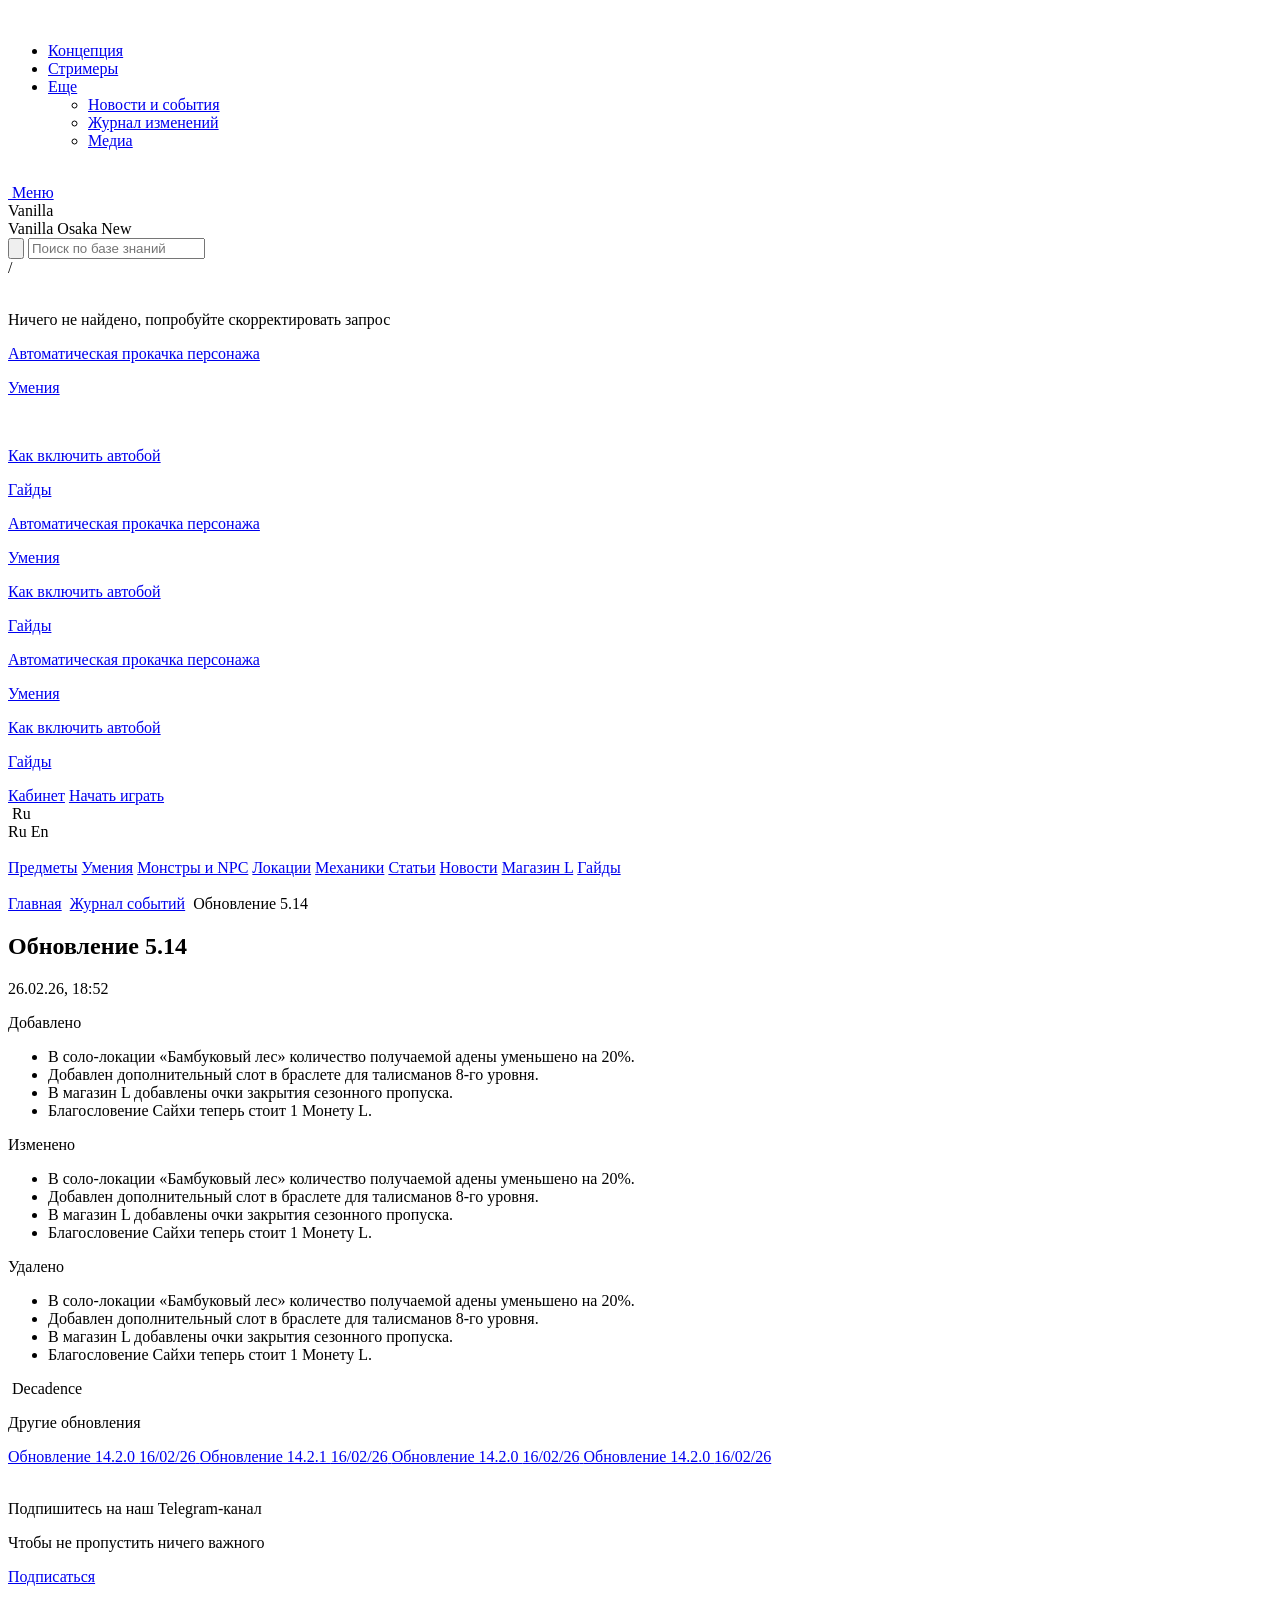
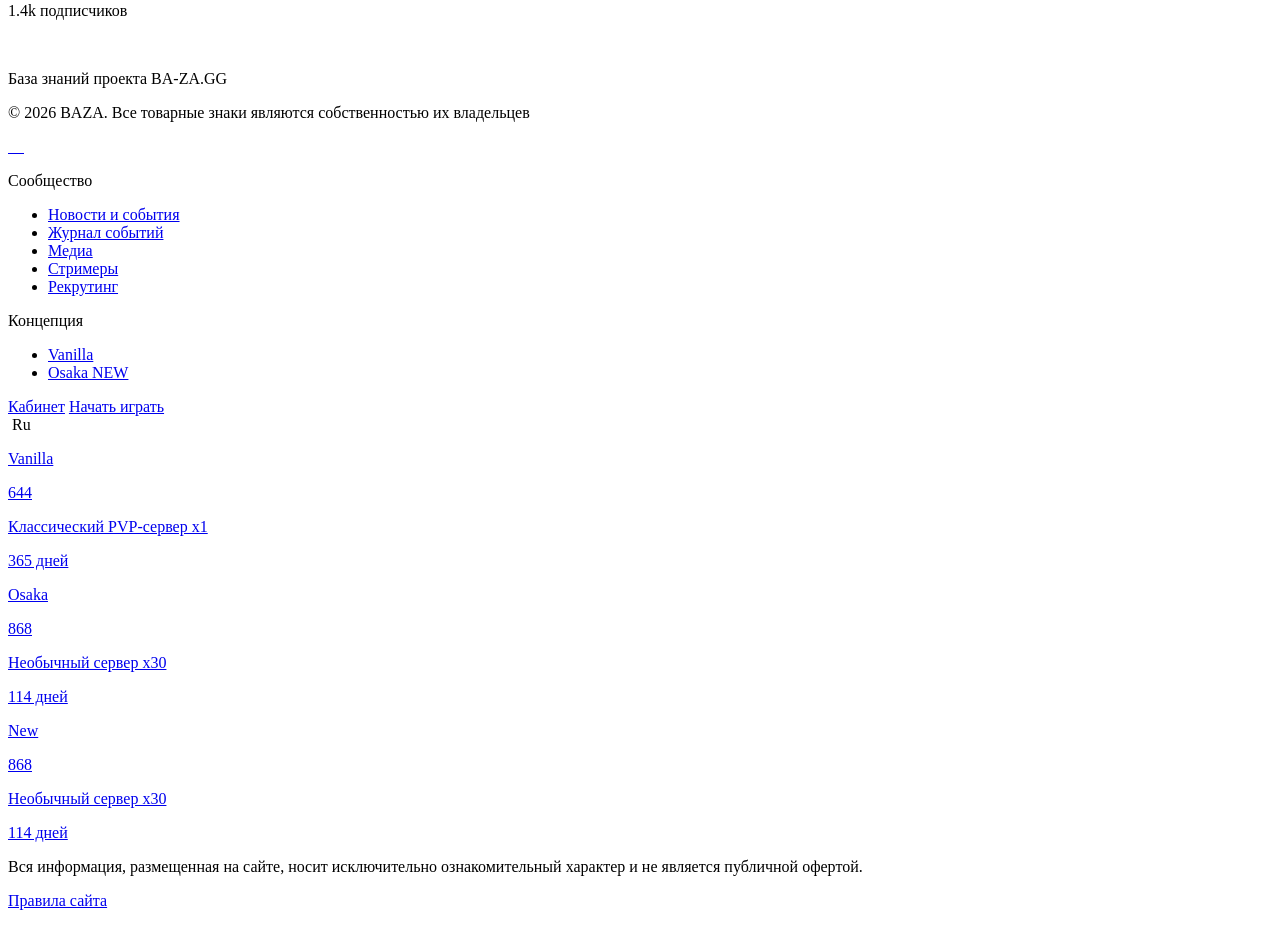
==== changelog.html @ 6beb48b1 "start" ====
<!doctype html>
<html lang="en">
<head>
	<meta charset="UTF-8">
	<meta name="viewport" content="width=device-width, initial-scale=1, maximum-scale=1, minimum-scale=1">
	<link rel="profile" href="https://gmpg.org/xfn/11">
  <title>Changelog</title>
  <link rel="stylesheet" href="assets/css/hystmodal.min.css" media="all">
<link rel="stylesheet" href="assets/css/swiper-bundle.min.css" media="all">
<link rel="stylesheet" href="assets/css/fancybox.min.css" media="all">
<link rel="stylesheet" href="assets/css/jquery.arcticmodal-0.3.css" media="all">
<link rel="stylesheet" href="assets/css/main.min.css" media="all">
<script src="assets/js/jquery-3.7.1.min.js"></script>
</head>

<body>

  <header class="header">
  <div class="container">
    <div class="header-wrap">
      <div class="header-item header-item_left">
        <a href="#" class="logo">
          <img src="assets/img/logo.svg" alt="" class="logo-img">
        </a>
        <nav>
          <ul class="menu body-s fw-600">
            <li class="menu-item">
              <a href="#">Концепция</a>
            </li>
            <li class="menu-item">
              <a href="#">Стримеры</a>
            </li>
            <li class="menu-item dropdown">
              <a href="#">Еще</a>
              <div class="dropdown__content">
                <ul class="sub-menu">
                  <li class="dropdown__item sub-menu-item">
                    <a href="#">Новости и события</a>
                  </li>
                  <li class="dropdown__item sub-menu-item">
                    <a href="#">Журнал изменений</a>
                  </li>
                  <li class="dropdown__item sub-menu-item">
                    <a href="#">Медиа</a>
                  </li>
                </ul>
              </div>
            </li>
          </ul>
        </nav>
        <div class="search-btn">
          <img src="assets/img/search.svg" alt="">
        </div>
        <a href="#" data-hystmodal="#menuModal" class="menu-btn body-s btn btn_border btn_icon-left">
          <img src="assets/img/menu.svg" alt="">
          <span>Меню</span>
        </a>
      </div>
      <div class="header-actions">
        <div class="header-actions__inner">
          <div class="server dropdown">
            <div class="server__head body-s">
              <span>Vanilla</span>
              <img src="assets/img/angle-down.svg" alt="">
            </div>
            <div class="server__content dropdown__content">
              <a class="dropdown__item active">
                Vanilla
              </a>
              <a class="dropdown__item">
                Osaka
              </a>
              <a class="dropdown__item">
                New
              </a>
            </div>
          </div>
          <form class="search-form body-s fw-500">
            <input type="submit" value="" class="search-form__submit">
            <input type="text" class="search-form__input" placeholder="Поиск по базе знаний">
          </form>
          <div class="hotkey hint">/</div>
        </div>
        <div class="search-close">
          <img src="assets/img/close.svg" alt="">
        </div>
        <div class="search-box">
          <div class="search-box-empty">
            <p class="body-m fw-500 hint3">Ничего не найдено, попробуйте скорректировать запрос</p>
          </div>
          <a href="#" class="search-box-item">
            <div class="search-box-item__inner">
              <p class="body-m search-box-item__title fw-500 hint3">Автоматическая прокачка персонажа</p>
              <p class="search-box-item__desc body-xs fw-500 hint">Умения</p>
            </div>
          </a>
          <a href="#" class="search-box-item">
            <img src="assets/img/result1.webp" alt="" class="search-box-item__img">
            <div class="search-box-item__inner">
              <p class="body-m search-box-item__title fw-500 hint3">Как включить автобой</p>
              <p class="search-box-item__desc body-xs fw-500 hint">Гайды</p>
            </div>
          </a>
          <a href="#" class="search-box-item">
            <div class="search-box-item__inner">
              <p class="body-m search-box-item__title fw-500 hint3">Автоматическая прокачка персонажа</p>
              <p class="search-box-item__desc body-xs fw-500 hint">Умения</p>
            </div>
          </a>
          <a href="#" class="search-box-item">
            <div class="search-box-item__inner">
              <p class="body-m search-box-item__title fw-500 hint3">Как включить автобой</p>
              <p class="search-box-item__desc body-xs fw-500 hint">Гайды</p>
            </div>
          </a>
          <a href="#" class="search-box-item">
            <div class="search-box-item__inner">
              <p class="body-m search-box-item__title fw-500 hint3">Автоматическая прокачка персонажа</p>
              <p class="search-box-item__desc body-xs fw-500 hint">Умения</p>
            </div>
          </a>
          <a href="#" class="search-box-item">
            <div class="search-box-item__inner">
              <p class="body-m search-box-item__title fw-500 hint3">Как включить автобой</p>
              <p class="search-box-item__desc body-xs fw-500 hint">Гайды</p>
            </div>
          </a>
          
        </div>
      </div>
      <div class="header-item header-item_right">
        <a href="#" class="btn btn_secondary">Кабинет</a>
        <a href="#" class="btn btn_accent"><span>Начать играть</span></a>
        <div class="lang dropdown">
          <div class="lang__head btn btn_border btn_icon-left">
            <img src="assets/img/lang.svg" alt="">
            <span>Ru</span>
          </div>
          <div class="lang__content dropdown__content">
            <a class="dropdown__item lang__item active">
              Ru
            </a>
            <a class="dropdown__item lang__item">
              En
            </a>
          </div>
        </div>
      </div>
    </div>
  </div>
</header>


<div class="hystmodal" id="menuModal" aria-hidden="true">
  <div class="hystmodal__wrap menu-modal-wrap">
    <div class="hystmodal__window menu-modal" role="dialog" aria-modal="true">
      <div class="menu-track"></div>
    </div>
  </div>
</div> 

  <main>

    <!-- hero -->
    <section class="hero-section section">
      <div class="container">
        <div class="hero">
          <div class="hero__menu hero__menu_sticky">
            <div class="menu-swiper swiper body-m">
              <div class="swiper-arrow menu-swiper-prev">
                <img src="assets/img/angle-left.svg" alt="">
              </div>
              <div class="swiper-wrapper category-menu fw-500">
                <a href="#" class="swiper-slide menu-link">Предметы</a>
                <a href="#" class="swiper-slide menu-link">Умения</a>
                <a href="#" class="swiper-slide menu-link">Монстры и NPC</a>
                <a href="#" class="swiper-slide menu-link">Локации</a>
                <a href="#" class="swiper-slide menu-link">Механики</a>
                <a href="#" class="swiper-slide menu-link">Статьи</a>
                <a href="#" class="swiper-slide menu-link">Новости</a>
                <a href="#" class="swiper-slide menu-link">Магазин L</a>
                <a href="#" class="swiper-slide menu-link">Гайды</a>
              </div>
              <div class="swiper-arrow menu-swiper-next">
                <img src="assets/img/angle-right.svg" alt="">
              </div>
            </div>
          </div>
          <div class="heading heading_space">
            <div class="breadcrumbs body-s fw-500">
              <a href="#" class="breacrumbs-item hint2">Главная</a>
              <img src="assets/img/sep.svg" alt="">
              <a href="#" class="breacrumbs-item hint2">Журнал событий</a>
              <img src="assets/img/sep.svg" alt="">
              <span class="breadcrumbs-item hint3">Обновление 5.14</span>
            </div>
            <h1 class="heading__title h1">Обновление 5.14</h1>
            <p class="heading__desc fw-500 body-m hint3">26.02.26, 18:52</p>
          </div>
        </div>
      </div>
    </section>

    <section class="default-section section">
      <div class="container">
        <div class="default">
          <div class="default__left default-content body-m fw-500 changelog">
            <p class="changelog__title h3">Добавлено</p>
            <ul class="add">
              <li>В соло-локации «Бамбуковый лес» количество получаемой адены уменьшено на 20%.</li>
              <li>Добавлен дополнительный слот в браслете для талисманов 8-го уровня.</li>
              <li>В магазин L добавлены очки закрытия сезонного пропуска.</li>
              <li>Благословение Сайхи теперь стоит 1 Монету L.</li>
            </ul>
            <p class="changelog__title h3">Изменено</p>
            <ul class="change">
              <li>В соло-локации «Бамбуковый лес» количество получаемой адены уменьшено на 20%.</li>
              <li>Добавлен дополнительный слот в браслете для талисманов 8-го уровня.</li>
              <li>В магазин L добавлены очки закрытия сезонного пропуска.</li>
              <li>Благословение Сайхи теперь стоит 1 Монету L.</li>
            </ul>
            <p class="changelog__title h3">Удалено</p>
            <ul class="remove">
              <li>В соло-локации «Бамбуковый лес» количество получаемой адены уменьшено на 20%.</li>
              <li>Добавлен дополнительный слот в браслете для талисманов 8-го уровня.</li>
              <li>В магазин L добавлены очки закрытия сезонного пропуска.</li>
              <li>Благословение Сайхи теперь стоит 1 Монету L.</li>
            </ul>
            <div class="changelog__author">
              <img src="assets/img/avatar.svg" alt="">
              Decadence
            </div>
          </div>
          <div class="default__right">
            <div class="anchor">
              <p class="anchor__title body-m fw-500">Другие обновления</p>
              <div class="anchor__list body-s fw-600">
                <a href="#" class="anchor-link">
                  Обновление 14.2.0
                  <span class="body-xs hint3">16/02/26</span>
                </a>
                <a href="#" class="anchor-link active">
                  Обновление 14.2.1
                  <span class="body-xs hint3">16/02/26</span>
                </a>
                <a href="#" class="anchor-link">
                  Обновление 14.2.0
                  <span class="body-xs hint3">16/02/26</span>
                </a>
                <a href="#" class="anchor-link">
                  Обновление 14.2.0
                  <span class="body-xs hint3">16/02/26</span>
                </a>
              </div>
            </div>
            <div class="subscribe">
              <img src="assets/img/subscribe.svg" alt="">
              <p class="subscribe__title h6">Подпишитесь на наш Telegram-канал</p>
              <p class="subscribe__desc body-s hint3 fw-500">Чтобы не пропустить ничего важного</p>
              <a href="#" class="btn btn_accent">Подписаться</a>
              <p class="body-xs hint3 fw-600">1.4k подписчиков</p>
            </div>
          </div>
        </div>
      </div>
    </section>

  </main>


  <footer class="footer">
  <div class="container">
    <div class="footer-main">
      <div class="footer-main__left">
        <a href="#" class="logo">
          <img src="assets/img/logo.svg" alt="" class="logo-img">
        </a>
        <p class="body-s fw-600">База знаний проекта BA-ZA.GG</p>
        <p class="body-s hint3">© 2026 BAZA. Все товарные знаки являются собственностью их владельцев</p>
        <div class="socials">
          <a href="#" class="socials-item">
            <img src="assets/img/soc1.svg" class="svg" target="_blank" alt="">
          </a>
          <a href="#" class="socials-item">
            <img src="assets/img/soc2.svg" class="svg" target="_blank" alt="">
          </a>
          <a href="#" class="socials-item">
            <img src="assets/img/soc3.svg" class="svg" target="_blank" alt="">
          </a>
          <a href="#" class="socials-item">
            <img src="assets/img/soc4.svg" class="svg" target="_blank" alt="">
          </a>
          <a href="#" class="socials-item">
            <img src="assets/img/soc5.svg" class="svg" target="_blank" alt="">
          </a>
        </div>
      </div>
      <nav class="footer-main__mid body-s fw-600">
        <div class="footer-main__item">
          <p class="footer-main__title">Сообщество</p>
          <ul class="footer-menu">
            <li class="footer-menu-item">
              <a href="#">Новости и события</a>
            </li>
            <li class="footer-menu-item">
              <a href="#">Журнал событий</a>
            </li>
            <li class="footer-menu-item">
              <a href="#">Медиа</a>
            </li>
            <li class="footer-menu-item">
              <a href="#">Стримеры</a>
            </li>
            <li class="footer-menu-item">
              <a href="#">Рекрутинг</a>
            </li>
          </ul>
        </div>
        <div class="footer-main__item">
          <p class="footer-main__title">Концепция</p>
          <ul class="footer-menu">
            <li class="footer-menu-item">
              <a href="#">Vanilla</a>
            </li>
            <li class="footer-menu-item">
              <a href="#">Osaka <span class="tag">NEW</span></a>
            </li>
          </ul>
        </div>
      </nav>
      <div class="footer-main__right">
        <a href="#" class="btn btn_secondary">Кабинет</a>
        <a href="#" class="btn btn_accent">Начать играть</a>
        <div class="lang">
          <div class="lang__head btn btn_border btn_icon-left">
            <img src="assets/img/lang.svg" alt="">
            <span>Ru</span>
          </div>
        </div>
      </div>
    </div>
    <div class="footer-mid">
      <a href="#" class="footer__server server-card">
        <div class="server-card__head">
          <p class="server-card__name body-m fw-500">Vanilla</p>
          <span class="server-card__online body-xs">644</span>
          <span class="server-card__status"></span>
        </div>
        <p class="server-card__title body-s hint-light">Классический PVP-сервер x1</p>
        <p class="server-card__date body-xs hint-light3">365 дней</p>
      </a>
      <a href="#" class="footer__server server-card">
        <div class="server-card__head">
          <p class="server-card__name body-m fw-500">Osaka</p>
          <span class="server-card__online body-xs">868</span>
          <span class="server-card__status"></span>
        </div>
        <p class="server-card__title body-s hint-light">Необычный сервер x30</p>
        <p class="server-card__date body-xs hint-light3">114 дней</p>
      </a>
      <a href="#" class="footer__server server-card">
        <div class="server-card__head">
          <p class="server-card__name body-m fw-500">New</p>
          <span class="server-card__online body-xs">868</span>
          <span class="server-card__status server-card__status_error"></span>
        </div>
        <p class="server-card__title body-s hint-light">Необычный сервер x30</p>
        <p class="server-card__date body-xs hint-light3">114 дней</p>
      </a>
    </div>
    <div class="footer-bot">
      <p class="body-s hint2">Вся информация, размещенная на сайте, носит исключительно ознакомительный характер и не является публичной офертой.</p>
      <a href="#" class="body-s fw-600">Правила сайта</a>
    </div>
  </div>

  <a href="#" class="scroll-up">
    <img src="assets/img/angle-up.svg" alt="">
  </a>
</footer>


  <script src="assets/js/hystmodal.min.js"></script>
  <script src="assets/js/swiper-bundle.min.js"></script>
  <script src="assets/js/mask.js"></script>
  <script src="assets/js/fancybox.umd.min.js"></script>
  <script src="assets/js/jquery.arcticmodal-0.3.min.js"></script>
  <script src="assets/js/menu.js"></script>
  <script src="assets/js/main.min.js"></script>

</body>
</html>
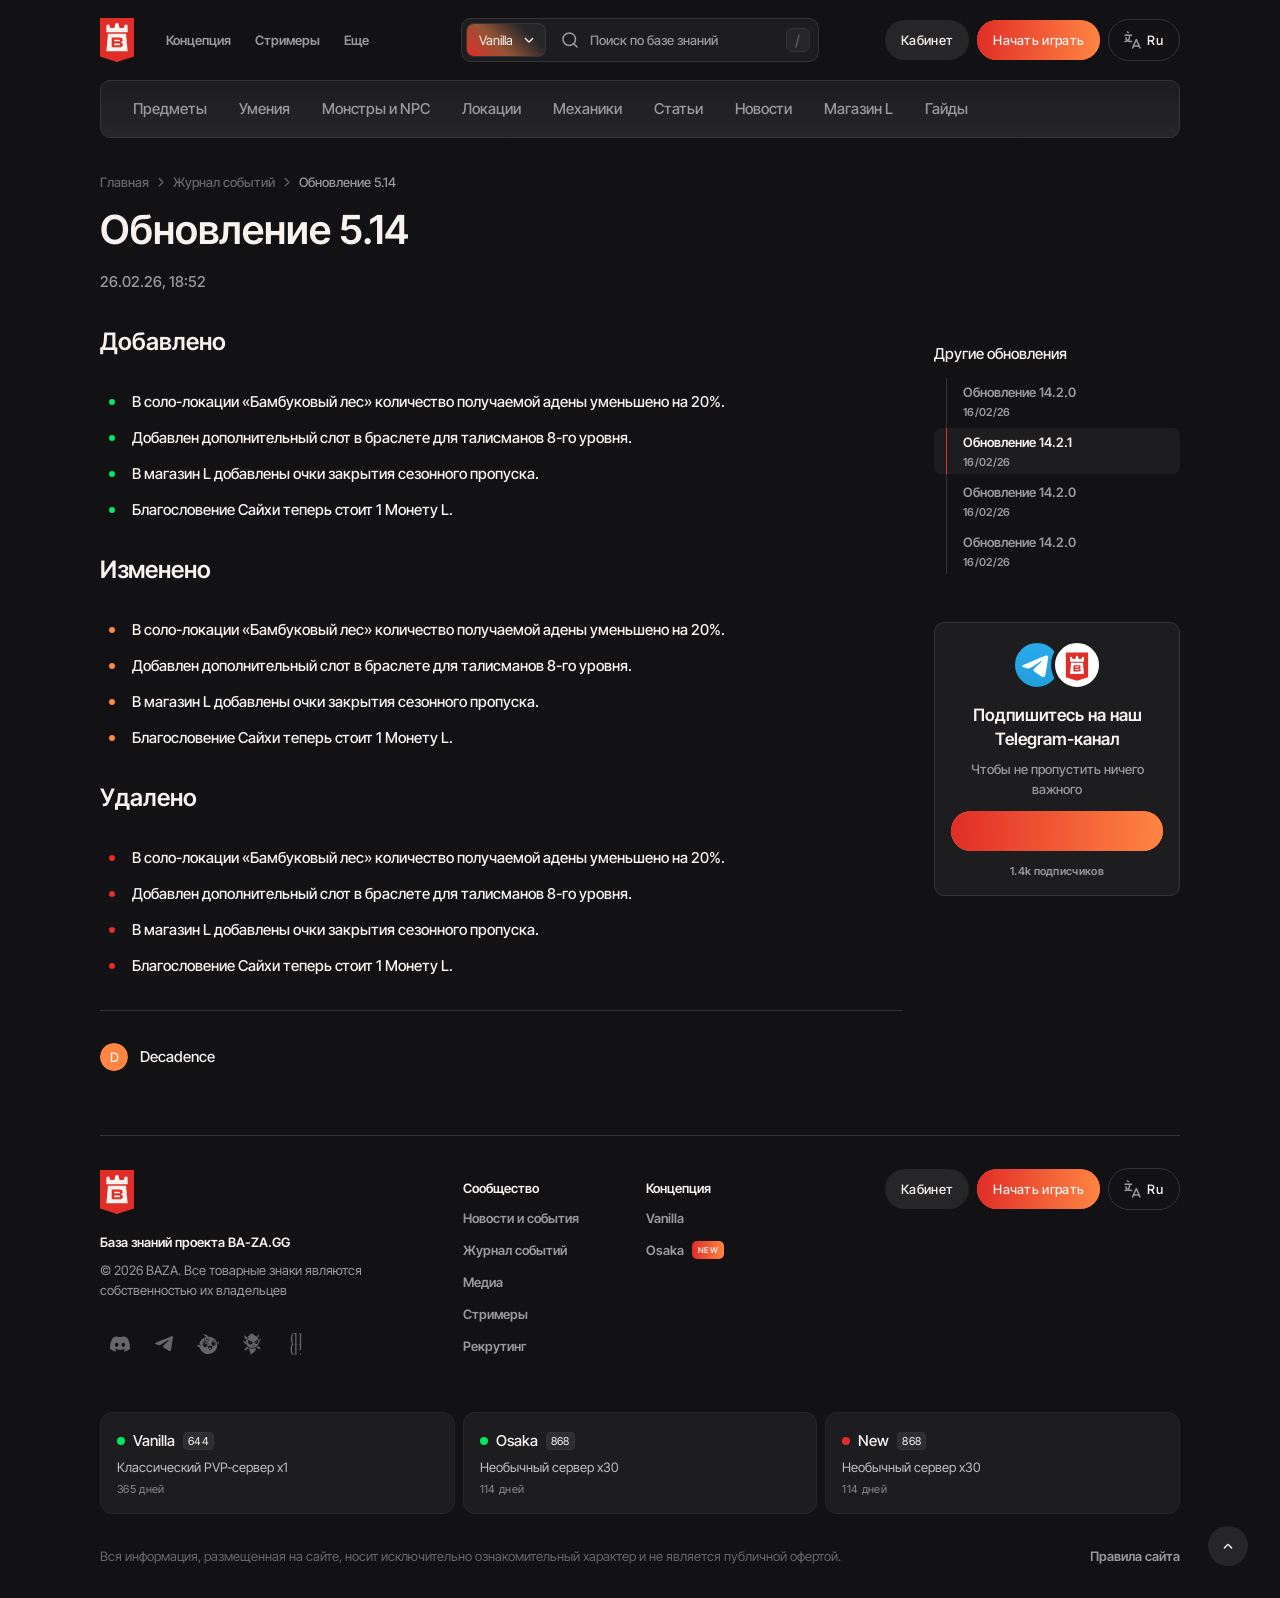
==== commit 9d2fb31e: "start" ====
--- a/changelog.html
+++ b/changelog.html
@@ -330,7 +330,7 @@
       </nav>
       <div class="footer-main__right">
         <a href="#" class="btn btn_secondary">Кабинет</a>
-        <a href="#" class="btn btn_accent">Начать играть</a>
+        <a href="#" class="btn btn_accent"><span>Начать играть</span></a>
         <div class="lang">
           <div class="lang__head btn btn_border btn_icon-left">
             <img src="assets/img/lang.svg" alt="">
--- a/assets/css/hystmodal.min.css
+++ b/assets/css/hystmodal.min.css
@@ -0,0 +1 @@
+.hystmodal__opened,.hystmodal__shadow{position:fixed;right:0;left:0;overflow:hidden}.hystmodal__shadow{border:none;display:block;width:100%;top:0;bottom:0;pointer-events:none;z-index:98;opacity:0;transition:opacity .15s ease;background-color:#000}.hystmodal__shadow--show{pointer-events:auto;opacity:.6}.hystmodal{position:fixed;top:0;bottom:0;right:0;left:0;overflow:hidden;overflow-y:auto;-webkit-overflow-scrolling:touch;opacity:1;pointer-events:none;display:flex;flex-flow:column nowrap;justify-content:flex-start;z-index:99;visibility:hidden}.hystmodal--active{opacity:1}.hystmodal--active,.hystmodal--moved{pointer-events:auto;visibility:visible}.hystmodal__wrap{flex-shrink:0;flex-grow:0;width:100%;min-height:100%;margin:auto;display:flex;flex-flow:column nowrap;align-items:center;justify-content:center}.hystmodal__window{margin:50px 0;box-sizing:border-box;flex-shrink:0;flex-grow:0;background:#fff;width:600px;max-width:100%;overflow:visible;transition:transform .2s ease 0s,opacity .2s ease 0s;transform:scale(.9);opacity:0}.hystmodal--active .hystmodal__window{transform:scale(1);opacity:1}.hystmodal__close{position:absolute;z-index:10;top:0;right:-40px;display:block;width:30px;height:30px;background-color:transparent;background-position:50%;background-repeat:no-repeat;background-image:url("data:image/svg+xml;charset=utf-8,%3Csvg xmlns='http://www.w3.org/2000/svg' viewBox='0 0 24 24'%3E%3Cpath fill='%23fff' stroke='%23fff' stroke-linecap='square' stroke-miterlimit='50' stroke-width='2' d='M22 2L2 22'/%3E%3Cpath fill='none' stroke='%23fff' stroke-linecap='square' stroke-miterlimit='50' stroke-width='2' d='M2 2l20 20'/%3E%3C/svg%3E");background-size:100% 100%;border:none;font-size:0;cursor:pointer;outline:none}.hystmodal__close:focus{outline:2px dotted #afb3b9;outline-offset:2px}@media (max-width:767px){.hystmodal__close{top:10px;right:10px;width:24px;height:24px;background-image:url("data:image/svg+xml;charset=utf-8,%3Csvg xmlns='http://www.w3.org/2000/svg' viewBox='0 0 24 24'%3E%3Cpath fill='%23fff' stroke='%23111' stroke-linecap='square' stroke-miterlimit='50' stroke-width='2' d='M22 2L2 22'/%3E%3Cpath fill='none' stroke='%23111' stroke-linecap='square' stroke-miterlimit='50' stroke-width='2' d='M2 2l20 20'/%3E%3C/svg%3E")}.hystmodal__window{margin:0}}
--- a/assets/css/main.min.css
+++ b/assets/css/main.min.css
@@ -0,0 +1 @@
+@import url(https://fonts.googleapis.com/css2?family=Inter+Tight:ital,wght@0,100..900;1,100..900&display=swap);*{margin:0;padding:0;-webkit-box-sizing:border-box;box-sizing:border-box}a{text-decoration:none;color:inherit}.menu-item{list-style:none}img{max-width:100%;height:auto;pointer-events:none}a,ellipse,line,path,rect{-webkit-transition:all .3s ease;transition:all .3s ease}button,input,option,select,textarea{color:inherit;border:none;background:0 0;font:inherit;-webkit-transition:all .3s ease;transition:all .3s ease}button{cursor:pointer}input[type=search]::-webkit-search-cancel-button,input[type=search]::-webkit-search-decoration,input[type=search]::-webkit-search-results-button,input[type=search]::-webkit-search-results-decoration{-webkit-appearance:none}input::-webkit-inner-spin-button,input::-webkit-outer-spin-button{-webkit-appearance:none;margin:0}input[type=number]{-moz-appearance:textfield}input[type=date]::-webkit-calendar-picker-indicator{position:absolute;background:0 0;left:0;top:0;width:100%;height:100%;cursor:pointer}input[type=date]::-webkit-date-and-time-value{text-align:left}:root{--color-black:#121214;--color-secondary-black:#1d1d1f;--color-tertiary-black:#262629;--color-quarternary-black:#2e2e30;--color-separator:#343436;--color-hint:#5c5c5e;--color-secondary-hint:#666668;--color-tertiary-hint:#9a9a9b;--color-white:#eae9e3;--color-secondary-white:#f8f3ef;--color-red:#e12d27;--color-orange:#ff8543;--color-green:#00e764}body{background:var(--color-black,#121214);color:var(--color-secondary-white,#f8f3ef);font-family:"Inter Tight",sans-serif;font-optical-sizing:auto;font-weight:400;font-size:15px;display:-webkit-box;display:-ms-flexbox;display:flex;-webkit-box-orient:vertical;-webkit-box-direction:normal;-ms-flex-direction:column;flex-direction:column;-webkit-box-pack:justify;-ms-flex-pack:justify;justify-content:space-between;min-height:100vh}body.open{overflow:hidden}main{overflow-x:clip;-webkit-box-flex:1;-ms-flex-positive:1;flex-grow:1}button,input,textarea{font:inherit}.section{padding:16px}.section__head{display:-webkit-box;display:-ms-flexbox;display:flex;-webkit-box-align:center;-ms-flex-align:center;align-items:center;gap:8px;margin-bottom:16px}.section__head>img,.section__head>svg{width:24px;height:24px}.section__actions{margin-left:auto;display:-webkit-box;display:-ms-flexbox;display:flex;-webkit-box-align:center;-ms-flex-align:center;align-items:center;gap:16px}.section__link{display:-webkit-box;display:-ms-flexbox;display:flex;-webkit-box-align:center;-ms-flex-align:center;align-items:center;gap:2px;color:var(--color-tertiary-hint,#9a9a9b);font-size:13px;font-weight:500;line-height:20px;letter-spacing:.32px}.section__link:hover{color:var(--color-secondary-white)}.section__link:hover path{stroke:var(--color-secondary-white)}@media screen and (max-width:767px){.section__head{padding:4px 0}.section .swiper-arrows{display:none}}.container{width:100%;max-width:1080px;margin:0 auto}.btn{display:-webkit-box;display:-ms-flexbox;display:flex;-webkit-box-align:center;-ms-flex-align:center;align-items:center;-webkit-box-pack:center;-ms-flex-pack:center;justify-content:center;border-radius:888px;font-weight:500;font-size:13px;letter-spacing:.32px;line-height:20px;overflow:hidden;position:relative;cursor:pointer;padding:8px 16px;min-height:40px;gap:2px;outline:0;-webkit-transition:all .3s ease;transition:all .3s ease}.btn span{position:relative;z-index:2}.btn input{position:absolute;left:0;top:0;width:100%;height:100%;opacity:0;cursor:pointer}.btn_accent{background:linear-gradient(93deg,#ff8543 0,#e12d27 100%)}.btn_accent::before{content:"";position:absolute;left:0;top:0;width:100%;height:100%;background:linear-gradient(93deg,#e12d27 0,#ff8543 100%);opacity:1;-webkit-transition:all .3s ease;transition:all .3s ease}.btn_accent:hover::before{opacity:0}.btn_secondary{background:var(--color-tertiary-black,#262629)}.btn_secondary:hover{background:var(--color-quarternary-black,#2e2e30)}.btn_icon-left{padding-left:12px}.btn_border{border:1px solid var(--color-separator,#343436)}.btn_border:hover{background:var(--color-secondary-black,#1d1d1f)}.swiper-arrow{width:32px;height:32px;border-radius:50%;background:var(--color-tertiary-black,#262629);display:-webkit-box;display:-ms-flexbox;display:flex;-webkit-box-align:center;-ms-flex-align:center;align-items:center;-webkit-box-pack:center;-ms-flex-pack:center;justify-content:center;cursor:pointer;-webkit-transition:all .3s ease;transition:all .3s ease}.swiper-arrow.swiper-button-disabled{opacity:0}.swiper-arrow:hover{background:var(--color-secondary-black,#1d1d1f)}.swiper-arrow:hover:first-child{-webkit-transform:translateX(-3px);transform:translateX(-3px)}.swiper-arrow:hover:last-child{-webkit-transform:translateX(3px);transform:translateX(3px)}.swiper-arrows{display:-webkit-box;display:-ms-flexbox;display:flex;-webkit-box-align:center;-ms-flex-align:center;align-items:center;gap:4px}.swiper-scrollbar{position:static!important;max-width:156px!important;margin:0 auto;margin-top:var(--space);background:var(--color-dark-separator);height:6px!important;border-radius:888px}.swiper-scrollbar-drag{background:var(--color-green);cursor:pointer}.swiper-pagination{position:static!important;width:auto!important;gap:4px;display:-webkit-box;display:-ms-flexbox;display:flex;-webkit-box-align:center;-ms-flex-align:center;align-items:center}.swiper-pagination-bullet{width:32px;height:32px;display:-webkit-box;display:-ms-flexbox;display:flex;-webkit-box-align:center;-ms-flex-align:center;align-items:center;-webkit-box-pack:center;-ms-flex-pack:center;justify-content:center;-webkit-transition:all .3s ease;transition:all .3s ease;background-color:var(--color-secondary-light-bg);border-radius:50%;opacity:1}.swiper-pagination-bullet:hover{background:var(--color-quarternary-black,#2e2e30)}.swiper-pagination-bullet-active{background:var(--color-secondary-white,#f8f3ef)!important;color:var(--color-black,#121214)!important}.swiper-button-lock{display:none}.hint{color:var(--color-hint)}.hint2{color:var(--color-secondary-hint)}.hint3{color:var(--color-tertiary-hint)}.hint-light{color:rgba(255,255,255,.72)}.hint-light2{color:rgba(255,255,255,.64)}.hint-light3{color:rgba(255,255,255,.48)}.swiper-slide{height:auto}.form-input{border-radius:8px;border:2px solid transparent;background:var(--color-tertiary-bg);outline:0;height:48px;width:100%;padding-left:24px;padding-right:24px;font-size:12px;font-weight:500;color:var(--color-white-text);-webkit-transition:all .3s ease;transition:all .3s ease}.form-input::-webkit-input-placeholder{color:var(--color-hint);-webkit-transition:all .3s ease;transition:all .3s ease}.form-input::-moz-placeholder{color:var(--color-hint);-moz-transition:all .3s ease;transition:all .3s ease}.form-input:-ms-input-placeholder{color:var(--color-hint);-ms-transition:all .3s ease;transition:all .3s ease}.form-input::-ms-input-placeholder{color:var(--color-hint);-ms-transition:all .3s ease;transition:all .3s ease}.form-input::placeholder{color:var(--color-hint);-webkit-transition:all .3s ease;transition:all .3s ease}.form-input.wpcf7-not-valid{border:2px solid #ec281a}.form-input:hover{background:var(--color-dark-separator)}.form-input:hover::-webkit-input-placeholder{color:var(--color-white-text)}.form-input:hover::-moz-placeholder{color:var(--color-white-text)}.form-input:hover:-ms-input-placeholder{color:var(--color-white-text)}.form-input:hover::-ms-input-placeholder{color:var(--color-white-text)}.form-input:hover::placeholder{color:var(--color-white-text)}textarea.form-input{padding-top:14px;padding-bottom:14px;height:96px;resize:none}.dropdown{position:relative;cursor:pointer}.dropdown__content{position:absolute;left:0;z-index:5;top:calc(100% + 4px);opacity:0;pointer-events:none;padding:4px;border-radius:12px;border:1px solid var(--color-separator,#343436);background:var(--color-tertiary-black,#262629);-webkit-box-shadow:0 4px 12px 0 rgba(18,18,20,.32);box-shadow:0 4px 12px 0 rgba(18,18,20,.32)}.dropdown__item{display:-webkit-box;display:-ms-flexbox;display:flex;-webkit-box-align:center;-ms-flex-align:center;align-items:center;gap:8px;padding:8px 12px;border-radius:8px;cursor:pointer;color:var(--color-tertiary-hint,#9a9a9b);white-space:nowrap;font-weight:500;font-size:15px;line-height:24px;-webkit-transition:all .3s ease;transition:all .3s ease}.dropdown__item:hover{color:var(--color-secondary-white);background:var(--color-quarternary-black,#2e2e30)}.dropdown__item.active{color:var(--color-secondary-white)}.dropdown__item.active::after{content:"";width:24px;height:24px;background:url(../img/check.svg) no-repeat center/cover}.dropdown.open .dropdown__content{opacity:1;pointer-events:all}li,p{line-height:inherit}.title{font-weight:500;font-size:64px;line-height:72px}@media screen and (max-width:767px){.title{font-size:32px;line-height:40px}}.h1{font-weight:600;font-size:40px;line-height:48px}@media screen and (max-width:767px){.h1{font-size:28px;line-height:36px}}.h2{font-weight:600;font-size:28px;line-height:34px}@media screen and (max-width:767px){.h2{font-size:24px;line-height:32px}}.h3{font-weight:600;font-size:24px;line-height:32px}@media screen and (max-width:767px){.h3{font-size:22px;line-height:30px}}.h4{font-weight:600;font-size:22px;line-height:28px}@media screen and (max-width:767px){.h4{font-size:20px;line-height:26px}}.h5{font-weight:600;font-size:20px;line-height:24px}@media screen and (max-width:767px){.h5{font-size:18px;line-height:22px}}.h6{font-weight:600;font-size:17px;line-height:24px}@media screen and (max-width:767px){.h6{font-size:16px;line-height:20px}}.body-l{font-size:17px;line-height:24px}.body-m{font-size:15px;line-height:24px}.body-s{font-size:13px;line-height:20px;line-height:20px}.body-xs{font-size:11px;line-height:16px;letter-spacing:.32px}.fw-400{font-weight:400}.fw-500{font-weight:500}.fw-600{font-weight:600}.header{padding:16px;position:relative}.header-wrap{display:-webkit-box;display:-ms-flexbox;display:flex;-webkit-box-align:center;-ms-flex-align:center;align-items:center;gap:16px}.header-item{display:-webkit-box;display:-ms-flexbox;display:flex;-webkit-box-align:center;-ms-flex-align:center;align-items:center;width:calc(50% - 194px)}.header-item_left{gap:32px}.header-item_right{gap:8px;-webkit-box-pack:end;-ms-flex-pack:end;justify-content:flex-end}.header-actions__inner{display:-webkit-box;display:-ms-flexbox;display:flex;-webkit-box-align:center;-ms-flex-align:center;align-items:center;gap:12px;border-radius:10px;padding:4px;padding-right:52px;border:1px solid var(--color-separator,#343436);background:var(--color-secondary-black,#1d1d1f);-webkit-transition:all .3s ease;transition:all .3s ease;position:relative}.header-actions .search-close{cursor:pointer;display:none}.header-actions:has(input:focus) .header-actions__inner,.header-actions:hover .header-actions__inner{background:var(--color-tertiary-black,#262629)}.header-actions:has(input:focus) .hotkey,.header-actions:hover .hotkey{border:1px solid var(--color-separator,#343436);background:var(--color-separator,#343436);color:var(--color-tertiary-hint,#9a9a9b)}.header .menu-btn,.header .search-btn{cursor:pointer;display:none}@media screen and (max-width:1060px){.header .btn_secondary,.header nav{display:none}.header .menu-btn{display:-webkit-box;display:-ms-flexbox;display:flex}.header-item{width:auto}.header-item_left{gap:16px}.header .hotkey{display:none}.header-actions{-webkit-box-flex:1;-ms-flex-positive:1;flex-grow:1}}@media screen and (max-width:767px){.header{padding:8px 16px;border-bottom:1px solid var(--color-separator,#343436);background:var(--color-black,#121214);z-index:3}.header .menu-btn{width:40px;height:40px;border-radius:50%;background:var(--color-secondary-black,#1d1d1f);padding:0;border:none;-webkit-box-ordinal-group:3;-ms-flex-order:2;order:2}.header .menu-btn span{display:none}.header .search-btn{display:-webkit-box;display:-ms-flexbox;display:flex;-webkit-box-align:center;-ms-flex-align:center;align-items:center;-webkit-box-pack:center;-ms-flex-pack:center;justify-content:center;width:40px;height:40px;border-radius:50%;border:1px solid var(--color-separator,#343436);margin-left:auto;-webkit-box-ordinal-group:3;-ms-flex-order:2;order:2}.header-actions{width:100%;padding:12px 16px;border-bottom:1px solid var(--color-separator,#343436);background:var(--color-black,#121214);display:-webkit-box;display:-ms-flexbox;display:flex;gap:8px;position:absolute;left:0;top:calc(100% + 1px);opacity:0;pointer-events:none;-webkit-transition:all .3s ease;transition:all .3s ease}.header-actions__inner{width:calc(100% - 48px)}.header-actions .search-close{display:-webkit-box;display:-ms-flexbox;display:flex;-webkit-box-align:center;-ms-flex-align:center;align-items:center;-webkit-box-pack:center;-ms-flex-pack:center;justify-content:center;border-radius:50%;width:40px;height:40px;background:var(--color-secondary-black,#1d1d1f)}.header-actions.open{opacity:1;pointer-events:all}.header-item{width:100%}.header-item_left{gap:8px}.header-item_right{display:none}.header .lang__head{width:40px;height:40px;border-radius:50%;border:none;padding:0}.header .lang__head span{display:none}.header .lang__content{right:auto;left:0}}.dropdown__content{-webkit-transition:all .3s ease;transition:all .3s ease}.menu{display:-webkit-box;display:-ms-flexbox;display:flex;-webkit-box-align:center;-ms-flex-align:center;align-items:center;gap:24px}.menu-item{padding:14px 0}.menu-item.dropdown::after{content:"";width:100%;height:4px;left:0;top:100%;position:absolute}.menu-item.dropdown:hover .dropdown__content{opacity:1;pointer-events:all}.menu a{color:var(--color-tertiary-hint)}.menu a:hover{color:var(--color-secondary-white)}.server__head{padding:4px 4px 4px 12px;border-radius:8px;border:1px solid rgba(255,255,255,.08);background:var(--color-tertiary-black,#262629);position:relative;overflow:hidden;display:-webkit-box;display:-ms-flexbox;display:flex;-webkit-box-align:center;-ms-flex-align:center;align-items:center;gap:4px}.server__head img,.server__head span{position:relative;z-index:1}.server__head::before{content:"";width:170px;height:170px;position:absolute;left:-85px;bottom:-85px;background:-webkit-gradient(linear,left top,right bottom,from(#e12d27),color-stop(25%,rgba(255,133,67,.5)),color-stop(50%,rgba(225,45,39,0))) bottom right/50% 50% no-repeat,-webkit-gradient(linear,right top,left bottom,from(#e12d27),color-stop(25%,rgba(255,133,67,.5)),color-stop(50%,rgba(225,45,39,0))) bottom left/50% 50% no-repeat,-webkit-gradient(linear,right bottom,left top,from(#e12d27),color-stop(25%,rgba(255,133,67,.5)),color-stop(50%,rgba(225,45,39,0))) top left/50% 50% no-repeat,-webkit-gradient(linear,left bottom,right top,from(#e12d27),color-stop(25%,rgba(255,133,67,.5)),color-stop(50%,rgba(225,45,39,0))) top right/50% 50% no-repeat;background:linear-gradient(to bottom right,#e12d27 0,rgba(255,133,67,.5) 25%,rgba(225,45,39,0) 50%) bottom right/50% 50% no-repeat,linear-gradient(to bottom left,#e12d27 0,rgba(255,133,67,.5) 25%,rgba(225,45,39,0) 50%) bottom left/50% 50% no-repeat,linear-gradient(to top left,#e12d27 0,rgba(255,133,67,.5) 25%,rgba(225,45,39,0) 50%) top left/50% 50% no-repeat,linear-gradient(to top right,#e12d27 0,rgba(255,133,67,.5) 25%,rgba(225,45,39,0) 50%) top right/50% 50% no-repeat;pointer-events:none;-webkit-transition:all .6s ease;transition:all .6s ease}.server__head:hover::before{-webkit-transform:translateX(15px);transform:translateX(15px)}.server__content{top:calc(100% + 8px)}.search-form{position:relative;display:-webkit-box;display:-ms-flexbox;display:flex;-webkit-box-align:center;-ms-flex-align:center;align-items:center;gap:8px;-webkit-box-flex:1;-ms-flex-positive:1;flex-grow:1}.search-form__submit{width:24px;height:24px;background:transparent url(../img/search.svg) no-repeat center;border:none}.search-form__input{-webkit-box-flex:1;-ms-flex-positive:1;flex-grow:1;max-width:176px;border-radius:0;border:none;outline:0;color:var(--color-secondary-white)}.search-form__input::-webkit-input-placeholder{color:var(--color-tertiary-hint)}.search-form__input::-moz-placeholder{color:var(--color-tertiary-hint)}.search-form__input:-ms-input-placeholder{color:var(--color-tertiary-hint)}.search-form__input::-ms-input-placeholder{color:var(--color-tertiary-hint)}.search-form__input::placeholder{color:var(--color-tertiary-hint)}@media screen and (max-width:1060px){.search-form__input{max-width:100%}}.hotkey{display:-webkit-box;display:-ms-flexbox;display:flex;-webkit-box-align:center;-ms-flex-align:center;align-items:center;-webkit-box-pack:center;-ms-flex-pack:center;justify-content:center;min-width:24px;padding:2px 5px;height:24px;border-radius:6px;border:1px solid var(--color-separator,#343436);background:var(--color-tertiary-black,#262629);cursor:pointer;font-weight:500;position:absolute;right:8px;top:50%;-webkit-transform:translateY(-50%);transform:translateY(-50%);-webkit-transition:all .3s ease;transition:all .3s ease}.logo{display:-webkit-box;display:-ms-flexbox;display:flex}.lang__content{left:auto;right:0}.lang.open .lang__head{background:var(--color-secondary-black,#1d1d1f)}.search-box{position:absolute;z-index:3;width:calc(100vw - 32px);max-width:768px;top:100%;left:50%;-webkit-transform:translateX(-50%);transform:translateX(-50%);border-radius:12px;border:1px solid var(--color-tertiary-black,#262629);background:var(--color-secondary-black,#1d1d1f);-webkit-box-shadow:0 4px 4px 0 rgba(18,18,20,.48);box-shadow:0 4px 4px 0 rgba(18,18,20,.48);max-height:320px;overflow-y:auto;opacity:0;pointer-events:none;-webkit-transition:all .3s ease;transition:all .3s ease}.search-box::-webkit-scrollbar{width:4px;background:0 0;border-radius:100px}.search-box::-webkit-scrollbar-track{background:0 0;border-radius:100px}.search-box::-webkit-scrollbar-thumb{border-radius:100px;background:var(--color-separator,#343436)}.search-box-item{padding:12px 16px;position:relative;display:-webkit-box;display:-ms-flexbox;display:flex;-webkit-box-align:center;-ms-flex-align:center;align-items:center;overflow:hidden}.search-box-item:not(:last-child)::after{content:"";width:calc(100% - 32px);height:1px;left:16px;bottom:0;background:var(--color-tertiary-black,#262629);position:absolute}.search-box-item__img{width:40px;height:40px;border-radius:6px;-o-object-fit:cover;object-fit:cover;margin-right:16px;-webkit-transition:all .5s ease;transition:all .5s ease}.search-box-item__inner{width:calc(100% - 56px);display:-webkit-box;display:-ms-flexbox;display:flex;-webkit-box-orient:vertical;-webkit-box-direction:normal;-ms-flex-direction:column;flex-direction:column}.search-box-item__inner>*{-webkit-transition:all .3s ease;transition:all .3s ease}.search-box-item:hover{background:var(--color-tertiary-black,#262629)}.search-box-item:hover .hint3{color:var(--color-secondary-white,#f8f3ef)}.search-box-item:hover .hint{color:var(--color-tertiary-hint,#9a9a9b)}.search-box-empty{padding:12px 16px;text-align:center}.search-box.open{opacity:1;pointer-events:all}@media screen and (max-width:767px){.search-box{top:calc(100% + 8px)}}.footer{margin-top:48px;padding-left:16px;padding-right:16px;position:relative}.footer-main{padding-top:32px;margin-bottom:48px;border-top:1px solid var(--color-separator,#343436);display:-webkit-box;display:-ms-flexbox;display:flex;-webkit-box-pack:justify;-ms-flex-pack:justify;justify-content:space-between;-webkit-box-align:start;-ms-flex-align:start;align-items:flex-start;gap:32px}.footer-main__left{display:-webkit-box;display:-ms-flexbox;display:flex;-webkit-box-orient:vertical;-webkit-box-direction:normal;-ms-flex-direction:column;flex-direction:column;-webkit-box-align:start;-ms-flex-align:start;align-items:flex-start;gap:8px;max-width:275px}.footer-main__left .logo{margin-bottom:8px}.footer-main__left .socials{margin-top:16px;display:-webkit-box;display:-ms-flexbox;display:flex;-webkit-box-align:center;-ms-flex-align:center;align-items:center;gap:4px}.footer-main__left .socials-item{width:40px;height:40px;border-radius:50%;display:-webkit-box;display:-ms-flexbox;display:flex;-webkit-box-align:center;-ms-flex-align:center;align-items:center;-webkit-box-pack:center;-ms-flex-pack:center;justify-content:center}.footer-main__left .socials-item:hover{background:var(--color-tertiary-black,#262629)}.footer-main__left .socials-item:hover path{fill:var(--color-white,#eae9e3)}.footer-main__mid{display:-webkit-box;display:-ms-flexbox;display:flex;gap:32px;width:100%;max-width:334px}.footer-main__item{width:calc(50% - 16px);display:-webkit-box;display:-ms-flexbox;display:flex;-webkit-box-orient:vertical;-webkit-box-direction:normal;-ms-flex-direction:column;flex-direction:column}.footer-main__title{padding:10px 0}.footer-main__right{display:-webkit-box;display:-ms-flexbox;display:flex;-webkit-box-align:center;-ms-flex-align:center;align-items:center;gap:8px}.footer-menu{display:-webkit-box;display:-ms-flexbox;display:flex;-webkit-box-orient:vertical;-webkit-box-direction:normal;-ms-flex-direction:column;flex-direction:column;gap:12px;list-style:none}.footer-menu a{display:-webkit-box;display:-ms-flexbox;display:flex;-webkit-box-align:center;-ms-flex-align:center;align-items:center;gap:8px;color:var(--color-tertiary-hint,#9a9a9b)}.footer-menu a:hover{color:var(--color-secondary-white,#f8f3ef)}.footer-mid{display:-webkit-box;display:-ms-flexbox;display:flex;gap:8px}.footer__server{width:calc((100% - 16px)/ 3);background:var(--color-secondary-black,#1d1d1f)!important}.footer__server .server-card__status{-webkit-box-ordinal-group:-1;-ms-flex-order:-2;order:-2;-ms-flex-item-align:center;align-self:center;margin-left:0}.footer-bot{padding:32px 0;display:-webkit-box;display:-ms-flexbox;display:flex;-webkit-box-align:center;-ms-flex-align:center;align-items:center;-webkit-box-pack:justify;-ms-flex-pack:justify;justify-content:space-between;-ms-flex-wrap:wrap;flex-wrap:wrap;gap:8px 16px}.footer-bot a{color:var(--color-tertiary-hint,#9a9a9b)}.footer-bot a:hover{color:var(--color-secondary-white,#f8f3ef)}@media screen and (max-width:1260px){.footer-bot{-webkit-box-orient:vertical;-webkit-box-direction:normal;-ms-flex-direction:column;flex-direction:column;-webkit-box-align:start;-ms-flex-align:start;align-items:flex-start}}@media screen and (max-width:1000px){.footer-main__right{display:none}.footer-main__mid{max-width:360px}}@media screen and (max-width:767px){.footer-main{margin-bottom:32px}.footer-main__left{max-width:100%;width:100%;-webkit-box-align:center;-ms-flex-align:center;align-items:center;text-align:center}.footer-main__mid{display:none}.footer-mid{-webkit-box-orient:vertical;-webkit-box-direction:normal;-ms-flex-direction:column;flex-direction:column}.footer__server{width:100%}.footer-bot{-webkit-box-orient:vertical;-webkit-box-direction:normal;-ms-flex-direction:column;flex-direction:column;-webkit-box-align:center;-ms-flex-align:center;align-items:center;text-align:center}}.scroll-up{width:40px;height:40px;border-radius:50%;display:-webkit-box;display:-ms-flexbox;display:flex;-webkit-box-align:center;-ms-flex-align:center;align-items:center;-webkit-box-pack:center;-ms-flex-pack:center;justify-content:center;background:var(--color-tertiary-black,#262629);position:absolute;z-index:3;bottom:32px;right:32px}.scroll-up:hover{-webkit-transform:translateY(-3px);transform:translateY(-3px)}.hystmodal,.hystmodal__shadow{-webkit-transition:opacity .3s ease!important;transition:opacity .3s ease!important}.hystmodal__shadow{background:rgba(0,0,0,.64)}.hystmodal__shadow--show{opacity:1}.hystmodal__wrap{-webkit-box-pack:start;-ms-flex-pack:start;justify-content:flex-start}.hystmodal__window{margin:0;border-radius:20px;background:var(--bg-color,#fff);padding:40px;display:-webkit-box;display:-ms-flexbox;display:flex;-webkit-box-orient:vertical;-webkit-box-direction:normal;-ms-flex-direction:column;flex-direction:column;width:calc(100% - 40px);-webkit-transition:all .4s ease;transition:all .4s ease;-webkit-transform:none;transform:none}@media screen and (max-width:768px){.hystmodal__window{padding:28px}}.menu-modal{width:100%;max-width:100%;height:100%;-webkit-transform:none;transform:none;border-radius:0;background:0 0;display:-webkit-box;display:-ms-flexbox;display:flex;padding:0;transform:none;overflow:hidden}.menu-modal__close{display:-webkit-box;display:-ms-flexbox;display:flex;-webkit-box-align:center;-ms-flex-align:center;align-items:center;-webkit-box-pack:center;-ms-flex-pack:center;justify-content:center;width:40px;height:40px;border-radius:50%;background:var(--color-tertiary-black,#262629)}.menu-modal__close:hover{background:var(--color-quarternary-black)}.menu-modal-item{display:-webkit-box;display:-ms-flexbox;display:flex;-webkit-box-orient:vertical;-webkit-box-direction:normal;-ms-flex-direction:column;flex-direction:column;min-width:50%;width:50%;height:100%;border-right:1px solid var(--color-tertiary-black,#262629);background:var(--color-secondary-black,#1d1d1f);opacity:1;-webkit-transform:translateX(0);transform:translateX(0);-webkit-transition:opacity .35s ease,-webkit-transform .45s cubic-bezier(.22,.61,.36,1);transition:opacity .35s ease,-webkit-transform .45s cubic-bezier(.22,.61,.36,1);transition:opacity .35s ease,transform .45s cubic-bezier(.22,.61,.36,1);transition:opacity .35s ease,transform .45s cubic-bezier(.22,.61,.36,1),-webkit-transform .45s cubic-bezier(.22,.61,.36,1)}.menu-modal-item__head{display:-webkit-box;display:-ms-flexbox;display:flex;-webkit-box-align:center;-ms-flex-align:center;align-items:center;-webkit-box-pack:justify;-ms-flex-pack:justify;justify-content:space-between;padding:16px;border-bottom:1px solid var(--color-tertiary-black,#262629)}.menu-modal-item__end{margin-top:auto;padding:16px;display:-webkit-box;display:-ms-flexbox;display:flex;-webkit-box-orient:vertical;-webkit-box-direction:normal;-ms-flex-direction:column;flex-direction:column;gap:8px}.menu-modal-item__end>*{width:100%}.menu-modal-item:not(.root-level) .sub-modal-menu{padding:16px 8px}.menu-modal-item:not(.root-level) .menu-modal-item__head{min-height:81px;-webkit-box-pack:start;-ms-flex-pack:start;justify-content:flex-start;gap:16px}.menu-modal .back{width:32px;height:32px;display:-webkit-box;display:-ms-flexbox;display:flex;-webkit-box-align:center;-ms-flex-align:center;align-items:center;-webkit-box-pack:center;-ms-flex-pack:center;justify-content:center;border-radius:50%;background:var(--color-tertiary-black,#262629)}.menu-modal .back:hover{background:var(--color-quarternary-black)}@media screen and (max-width:767px){.menu-modal-item{width:100%;min-width:100%}}.modal-menu{height:calc(100vh - 201px);padding:8px 16px;overflow-y:auto;display:-webkit-box;display:-ms-flexbox;display:flex;-webkit-box-orient:vertical;-webkit-box-direction:normal;-ms-flex-direction:column;flex-direction:column;gap:8px}.modal-menu-item{display:-webkit-box;display:-ms-flexbox;display:flex;-webkit-box-orient:vertical;-webkit-box-direction:normal;-ms-flex-direction:column;flex-direction:column;gap:4px}.modal-menu-item>a{padding:8px;border-radius:7px}.modal-menu-item>a:hover{background:var(--color-tertiary-black,#262629)}.modal-menu::-webkit-scrollbar{width:4px;background:0 0;border-radius:100px}.modal-menu::-webkit-scrollbar-track{background:0 0;border-radius:100px}.modal-menu::-webkit-scrollbar-thumb{border-radius:100px;background:var(--color-separator,#343436)}.sub-modal-menu{width:100%;display:-webkit-box;display:-ms-flexbox;display:flex;-webkit-box-orient:vertical;-webkit-box-direction:normal;-ms-flex-direction:column;flex-direction:column;gap:4px}.sub-modal-menu-item{width:100%;display:-webkit-box;display:-ms-flexbox;display:flex}.sub-modal-menu-item a{width:100%;display:-webkit-box;display:-ms-flexbox;display:flex;-webkit-box-align:center;-ms-flex-align:center;align-items:center;-webkit-box-pack:justify;-ms-flex-pack:justify;justify-content:space-between;gap:8px;min-height:36px;padding:6px 12px;border-radius:7px;color:var(--color-tertiary-hint,#9a9a9b)}.sub-modal-menu-item a path{stroke:var(--color-secondary-hint,#666668)}.sub-modal-menu-item a:hover{background:var(--color-tertiary-black,#262629);color:var(--color-secondary-white,#f8f3ef)}.sub-modal-menu-item a:hover path{stroke:var(--color-tertiary-hint,#9a9a9b)}.menu-track{display:-webkit-box;display:-ms-flexbox;display:flex;height:100%;-webkit-transition:-webkit-transform .35s ease;transition:-webkit-transform .35s ease;transition:transform .35s ease;transition:transform .35s ease,-webkit-transform .35s ease;will-change:transform}.menu-level{width:50vw;height:100%;-ms-flex-negative:0;flex-shrink:0;overflow:hidden;display:-webkit-box;display:-ms-flexbox;display:flex;-webkit-box-orient:vertical;-webkit-box-direction:normal;-ms-flex-direction:column;flex-direction:column;border-right:1px solid rgba(0,0,0,.08)}.menu-modal-item.is-entering{opacity:1}.menu-modal-item.is-leaving{opacity:1}.menu-modal-item.is-back{opacity:1}.menu-link-box{position:absolute;left:0;top:calc(100% + 8px);border-radius:12px;border:1px solid var(--color-separator,#343436);background:var(--color-tertiary-black,#262629);-webkit-box-shadow:0 4px 12px 0 rgba(18,18,20,.32);box-shadow:0 4px 12px 0 rgba(18,18,20,.32);z-index:3;display:-webkit-box;display:-ms-flexbox;display:flex;opacity:0;visibility:hidden;pointer-events:none;-webkit-transform:translateY(8px);transform:translateY(8px);-webkit-transition:opacity .2s ease,visibility 0s linear .2s,-webkit-transform .2s ease;transition:opacity .2s ease,visibility 0s linear .2s,-webkit-transform .2s ease;transition:opacity .2s ease,transform .2s ease,visibility 0s linear .2s;transition:opacity .2s ease,transform .2s ease,visibility 0s linear .2s,-webkit-transform .2s ease}.menu-link-box.is-open{opacity:1;visibility:visible;pointer-events:auto;-webkit-transform:translateY(0);transform:translateY(0);-webkit-transition:opacity .2s ease,-webkit-transform .2s ease;transition:opacity .2s ease,-webkit-transform .2s ease;transition:opacity .2s ease,transform .2s ease;transition:opacity .2s ease,transform .2s ease,-webkit-transform .2s ease}.menu-link-item{display:-webkit-box;display:-ms-flexbox;display:flex;padding:4px;min-width:172px}.menu-link-item:not(:first-child){border-left:1px solid var(--color-quarternary-black,#2e2e30)}.menu-link-list{display:-webkit-box;display:-ms-flexbox;display:flex;-webkit-box-orient:vertical;-webkit-box-direction:normal;-ms-flex-direction:column;flex-direction:column;width:100%}.menu-link-list-item{position:relative;display:-webkit-box;display:-ms-flexbox;display:flex;width:100%}.menu-link-list-item a{width:100%;display:-webkit-box;display:-ms-flexbox;display:flex;-webkit-box-align:center;-ms-flex-align:center;align-items:center;-webkit-box-pack:justify;-ms-flex-pack:justify;justify-content:space-between;gap:4px;padding:8px 6px 8px 12px;border-radius:8px;color:var(--color-tertiary-hint,#9a9a9b)}.menu-link-list-item a path{stroke:var(--color-secondary-hint,#666668)}.menu-link-list-item a:hover{background:var(--color-quarternary-black,#2e2e30);color:var(--color-secondary-white,#f8f3ef)}.menu-link-list-item a:hover path{stroke:var(--color-tertiary-hint,#9a9a9b)}.menu-link-list-item.is-active a{background:var(--color-quarternary-black,#2e2e30);color:var(--color-secondary-white,#f8f3ef)}.menu-link-list-item.is-active a path{stroke:var(--color-tertiary-hint,#9a9a9b)}.menu-link-item{opacity:0;-webkit-transition:opacity .4s ease;transition:opacity .4s ease}.menu-link-item.is-visible{opacity:1}.category-modal .close{display:-webkit-box;display:-ms-flexbox;display:flex;-webkit-box-align:center;-ms-flex-align:center;align-items:center;-webkit-box-pack:center;-ms-flex-pack:center;justify-content:center;width:40px;height:40px;border-radius:50%;background:var(--color-tertiary-black,#262629)}.category-modal .close:hover{background:var(--color-quarternary-black)}.category-modal .sub-modal-menu{max-height:calc(100vh - 81px)}.category-modal .sub-modal-menu::-webkit-scrollbar{width:4px;background:0 0;border-radius:100px}.category-modal .sub-modal-menu::-webkit-scrollbar-track{background:0 0;border-radius:100px}.category-modal .sub-modal-menu::-webkit-scrollbar-thumb{border-radius:100px;background:var(--color-separator,#343436)}.category-track{display:-webkit-box;display:-ms-flexbox;display:flex;height:100%;-webkit-transition:-webkit-transform .35s ease;transition:-webkit-transform .35s ease;transition:transform .35s ease;transition:transform .35s ease,-webkit-transform .35s ease;will-change:transform}.hero{display:-webkit-box;display:-ms-flexbox;display:flex;-webkit-box-orient:vertical;-webkit-box-direction:normal;-ms-flex-direction:column;flex-direction:column;-webkit-box-align:center;-ms-flex-align:center;align-items:center;position:relative}.hero-section{padding-top:0}.hero__banner{position:relative;display:-webkit-box;display:-ms-flexbox;display:flex;height:248px}.hero__banner img{-o-object-fit:cover;object-fit:cover;width:100%;aspect-ratio:135/31}.hero__banner::after{content:"";width:100%;height:100%;background:-webkit-gradient(linear,right top,left top,from(#121214),color-stop(25%,rgba(18,18,20,.6)),color-stop(50%,rgba(18,18,20,0)),color-stop(75%,rgba(18,18,20,.6)),to(#121214)),-webkit-gradient(linear,left top,left bottom,from(#121214),color-stop(25%,rgba(18,18,20,.6)),color-stop(50%,rgba(18,18,20,0)),color-stop(75%,rgba(18,18,20,.6)),to(#121214));background:linear-gradient(270deg,#121214 0,rgba(18,18,20,.6) 25%,rgba(18,18,20,0) 50%,rgba(18,18,20,.6) 75%,#121214 100%),linear-gradient(180deg,#121214 0,rgba(18,18,20,.6) 25%,rgba(18,18,20,0) 50%,rgba(18,18,20,.6) 75%,#121214 100%);position:absolute;left:0;top:0}.hero__img{width:100%;margin-bottom:-132px;min-height:196px;-o-object-fit:cover;object-fit:cover}.hero__stories{margin-bottom:32px}.hero__title{margin-bottom:16px;text-align:center}.hero__desc{max-width:468px;margin-bottom:32px;text-align:center}.hero__servers{display:-webkit-box;display:-ms-flexbox;display:flex;-ms-flex-wrap:wrap;flex-wrap:wrap;gap:8px;width:100%;max-width:790px;margin-bottom:32px}.hero__server{width:calc((100% - 16px)/ 3)}.hero__menu{width:100%;border-radius:10px;border:1px solid var(--color-separator,#343436);background:-webkit-gradient(linear,left top,left bottom,from(var(--color-secondary-black,#1d1d1f)),to(var(--color-tertiary-black,#262629)));background:linear-gradient(180deg,var(--color-secondary-black,#1d1d1f) 0,var(--color-tertiary-black,#262629) 100%)}.hero__menu_sticky{-webkit-box-ordinal-group:-1;-ms-flex-order:-2;order:-2}.hero .servers-swiper{width:100%;overflow:visible}.hero .servers-swiper-prev{position:absolute;z-index:3;left:8px;top:50%;-webkit-transform:translateY(-50%);transform:translateY(-50%)}.hero .servers-swiper-next{position:absolute;z-index:3;right:8px;top:50%;-webkit-transform:translateY(-50%);transform:translateY(-50%)}.hero .menu-swiper{width:100%;padding:0 16px;overflow:visible;z-index:3}.hero .menu-swiper-prev{position:absolute;z-index:3;left:8px;top:50%;-webkit-transform:translateY(-50%);transform:translateY(-50%)}.hero .menu-swiper-next{position:absolute;z-index:3;right:8px;top:50%;-webkit-transform:translateY(-50%);transform:translateY(-50%)}@media screen and (max-width:1000px){.hero__img{width:calc(100% + 32px);max-width:none}.hero .menu-swiper{overflow:hidden}}@media screen and (max-width:767px){.hero__stories{margin-bottom:16px}.hero__banner{height:196px}.hero__menu_sticky{margin-top:16px}.hero__title{margin-bottom:8px}.hero .menu-swiper{padding:0}}.stories{display:-webkit-box;display:-ms-flexbox;display:flex;gap:12px}.stories-item{width:64px;height:64px;border-radius:50%;display:-webkit-box;display:-ms-flexbox;display:flex;-webkit-box-align:center;-ms-flex-align:center;align-items:center;-webkit-box-pack:center;-ms-flex-pack:center;justify-content:center;padding:4px;border:2px solid #e12d27;cursor:pointer;-webkit-transition:all .3s ease;transition:all .3s ease}.stories-item img{border-radius:50%;width:56px;height:56px;-o-object-fit:cover;object-fit:cover;-webkit-transition:all .3s ease;transition:all .3s ease}.stories-item:hover{border-color:#ff8543}.stories-item.active{border-color:rgba(255,255,255,.16)}.stories-item.active:hover{border-color:#fff}@media screen and (max-width:767px){.stories-item{width:48px;height:48px}.stories-item img{width:40px;height:40px}}.server-card{border-radius:12px;border:1px solid var(--color-tertiary-black,#262629);background:var(--color-black,#121214);padding:16px;gap:4px;display:-webkit-box;display:-ms-flexbox;display:flex;-webkit-box-orient:vertical;-webkit-box-direction:normal;-ms-flex-direction:column;flex-direction:column;-webkit-box-align:start;-ms-flex-align:start;align-items:flex-start;position:relative;overflow:hidden;min-width:240px}.server-card>*{position:relative;z-index:2}.server-card__head{display:-webkit-box;display:-ms-flexbox;display:flex;-webkit-box-align:center;-ms-flex-align:center;align-items:center;gap:8px;width:100%}.server-card__online{padding:0 4px;border-radius:4px;border:1px solid var(--color-separator,#343436);background:var(--color-quarternary-black,#2e2e30);-webkit-transition:all .3s ease;transition:all .3s ease}.server-card__status{margin-left:auto;width:8px;height:8px;border-radius:50%;background:var(--color-green,#00e764);-ms-flex-item-align:start;align-self:flex-start}.server-card__status_error{background:var(--color-red,#e12d27)}.server-card::before{content:"";opacity:0;-webkit-transition:all .3s ease;transition:all .3s ease;background:-webkit-gradient(linear,left top,right bottom,from(#e12d27),color-stop(25%,rgba(255,133,67,.5)),color-stop(50%,rgba(225,45,39,0))) bottom right/50% 50% no-repeat,-webkit-gradient(linear,right top,left bottom,from(#e12d27),color-stop(25%,rgba(255,133,67,.5)),color-stop(50%,rgba(225,45,39,0))) bottom left/50% 50% no-repeat,-webkit-gradient(linear,right bottom,left top,from(#e12d27),color-stop(25%,rgba(255,133,67,.5)),color-stop(50%,rgba(225,45,39,0))) top left/50% 50% no-repeat,-webkit-gradient(linear,left bottom,right top,from(#e12d27),color-stop(25%,rgba(255,133,67,.5)),color-stop(50%,rgba(225,45,39,0))) top right/50% 50% no-repeat;background:linear-gradient(to bottom right,#e12d27 0,rgba(255,133,67,.5) 25%,rgba(225,45,39,0) 50%) bottom right/50% 50% no-repeat,linear-gradient(to bottom left,#e12d27 0,rgba(255,133,67,.5) 25%,rgba(225,45,39,0) 50%) bottom left/50% 50% no-repeat,linear-gradient(to top left,#e12d27 0,rgba(255,133,67,.5) 25%,rgba(225,45,39,0) 50%) top left/50% 50% no-repeat,linear-gradient(to top right,#e12d27 0,rgba(255,133,67,.5) 25%,rgba(225,45,39,0) 50%) top right/50% 50% no-repeat;position:absolute;left:-258px;bottom:-258px;width:516px;height:516px;pointer-events:none}.server-card.active::before,.server-card:hover::before{opacity:1}.server-card.active .server-card__online,.server-card:hover .server-card__online{background:var(--color-white,#eae9e3);border-color:var(--color-white,#eae9e3);color:var(--color-black,#121214)}.menu-link{color:var(--color-tertiary-hint,#9a9a9b);padding:16px;position:relative;width:auto;cursor:pointer}.menu-link::before{content:"";width:100%;height:100%;position:absolute;left:0;top:0;background:-webkit-gradient(linear,left top,left bottom,from(var(--color-secondary-black,#1d1d1f)),to(var(--color-separator,#343436)));background:linear-gradient(180deg,var(--color-secondary-black,#1d1d1f) 0,var(--color-separator,#343436) 100%);-webkit-transition:all .3s ease;transition:all .3s ease;-webkit-transform-origin:bottom;transform-origin:bottom;-webkit-transform:scaleY(0);transform:scaleY(0);z-index:-1;opacity:0}.menu-link::after{content:"";width:100%;height:2px;background:-webkit-gradient(linear,left top,right top,from(var(--color-red,#e12d27)),to(var(--color-orange,#ff8543)));background:linear-gradient(90deg,var(--color-red,#e12d27) 0,var(--color-orange,#ff8543) 100%);position:absolute;left:0;bottom:0;border-radius:2px;opacity:0;-webkit-transform:scaleX(1);transform:scaleX(1);-webkit-transform-origin:left;transform-origin:left;-webkit-transition:all .3s ease;transition:all .3s ease}.menu-link:hover{color:var(--color-secondary-white,#f8f3ef)}.menu-link:hover::before{-webkit-transform:scaleY(1);transform:scaleY(1);opacity:1}.menu-link:hover::after{-webkit-transform:scaleX(1);transform:scaleX(1);opacity:1}.tag{border-radius:5px;background:linear-gradient(93deg,#e12d27 0,#ff8543 100%),var(--color-white,#eae9e3);padding:3px 6px;text-transform:uppercase;color:var(--color-secondary-white,#f8f3ef);font-size:8px;font-weight:600;line-height:12px;letter-spacing:.32px}.news-swiper{width:100%}.news__list{display:-webkit-box;display:-ms-flexbox;display:flex;-ms-flex-wrap:wrap;flex-wrap:wrap;gap:16px;padding-bottom:16px}.news__list .news-card{width:calc((100% - 32px)/ 3)}.news-card{display:-webkit-box;display:-ms-flexbox;display:flex;-webkit-box-orient:vertical;-webkit-box-direction:normal;-ms-flex-direction:column;flex-direction:column;position:relative}.news-card__img{display:-webkit-box;display:-ms-flexbox;display:flex;border-radius:10px;aspect-ratio:25/14;overflow:hidden;margin-bottom:12px;position:relative}.news-card__img img{width:100%;height:100%;-o-object-fit:cover;object-fit:cover;-webkit-transition:all .3s ease;transition:all .3s ease}.news-card__img::after{content:"";width:100%;height:100%;position:absolute;left:0;top:0;background:-webkit-gradient(linear,left bottom,left top,from(rgba(18,18,20,.08)),to(rgba(18,18,20,.24)));background:linear-gradient(0deg,rgba(18,18,20,.08) 0,rgba(18,18,20,.24) 100%);z-index:2;-webkit-transition:all .3s ease;transition:all .3s ease}.news-card__head{display:-webkit-box;display:-ms-flexbox;display:flex;-webkit-box-align:center;-ms-flex-align:center;align-items:center;gap:10px;margin-bottom:4px}.news-card__title{text-overflow:ellipsis;white-space:nowrap;overflow:hidden;position:relative}.news-card__title::after{content:"";width:100%;height:1px;-webkit-transform:scaleX(1);transform:scaleX(1);opacity:0;-webkit-transform-origin:left;transform-origin:left;-webkit-transition:all .3s ease;transition:all .3s ease;position:absolute;left:0;bottom:2px;background:var(--color-secondary-white)}.news-card__desc{display:-webkit-box;-webkit-line-clamp:2;-webkit-box-orient:vertical;overflow:hidden;margin-bottom:8px}.news-card__category{display:-webkit-box;display:-ms-flexbox;display:flex;-webkit-box-align:center;-ms-flex-align:center;align-items:center;gap:4px;margin-bottom:8px}.news-card__days{display:-webkit-box;display:-ms-flexbox;display:flex;gap:1px;position:absolute;top:8px;right:8px}.news-card__days:has(>:nth-child(2))::after{content:"";width:1px;height:100%;background:var(--color-separator,#343436);position:absolute;top:0;left:64px}.news-card__day{display:-webkit-box;display:-ms-flexbox;display:flex;-webkit-box-orient:vertical;-webkit-box-direction:normal;-ms-flex-direction:column;flex-direction:column;-webkit-box-align:center;-ms-flex-align:center;align-items:center;-webkit-box-pack:center;-ms-flex-pack:center;justify-content:center;width:64px;height:56px;background:var(--color-quarternary-black,#2e2e30);-webkit-transition:all .3s ease;transition:all .3s ease;padding:8px}.news-card__day .hint3{-webkit-transition:all .3s ease;transition:all .3s ease}.news-card__day:first-child{border-top-left-radius:10px;border-bottom-left-radius:10px}.news-card__day:last-child{border-top-right-radius:10px;border-bottom-right-radius:10px}.news-card__day>:first-child{margin-bottom:-4px}.news-card:hover .news-card__img::after{opacity:0}.news-card:hover .news-card__title::after{-webkit-transform:scale(1);transform:scale(1);opacity:1}.news-card:hover .news-card__img img{-webkit-transform:scale(1.05);transform:scale(1.05)}.news-card:hover .news-card__day{background:var(--color-secondary-white,#f8f3ef);color:var(--color-black,#121214)}.news-card:hover .news-card__day .hint3{color:var(--color-hint,#5c5c5e)}@media screen and (max-width:1000px){.news-card__head{-webkit-box-orient:vertical;-webkit-box-direction:normal;-ms-flex-direction:column;flex-direction:column;-webkit-box-align:start;-ms-flex-align:start;align-items:flex-start}.news-card__title{width:100%}.news__list .news-card{width:calc(50% - 8px)}}@media screen and (max-width:767px){.news-card{width:258px}.news-card__day{height:52px}.news__list .news-card{width:100%}.news-swiper{overflow:visible}}.twin{display:-webkit-box;display:-ms-flexbox;display:flex;gap:16px}.twin__item{width:calc(50% - 8px);border-radius:12px;border-bottom:1px solid var(--color-secondary-black,#1d1d1f);background:var(--color-secondary-black,#1d1d1f)}.twin__head{padding:16px;gap:16px;border-bottom:1px solid var(--color-separator,#343436);margin-bottom:0}.twin__list{display:-webkit-box;display:-ms-flexbox;display:flex;-webkit-box-orient:vertical;-webkit-box-direction:normal;-ms-flex-direction:column;flex-direction:column}@media screen and (max-width:767px){.twin{-webkit-box-orient:vertical;-webkit-box-direction:normal;-ms-flex-direction:column;flex-direction:column}.twin__item{width:100%}}.fix-card{display:-webkit-box;display:-ms-flexbox;display:flex;-webkit-box-align:center;-ms-flex-align:center;align-items:center;gap:12px;padding:12px 16px}.fix-card__inner{display:-webkit-box;display:-ms-flexbox;display:flex;-webkit-box-orient:vertical;-webkit-box-direction:normal;-ms-flex-direction:column;flex-direction:column;-webkit-box-align:start;-ms-flex-align:start;align-items:flex-start;gap:4px;overflow:hidden}.fix-card__title{max-width:100%;text-overflow:ellipsis;white-space:nowrap;overflow:hidden;position:relative}.fix-card__title::after{content:"";width:100%;height:1px;-webkit-transform:scaleX(1);transform:scaleX(1);opacity:0;-webkit-transform-origin:left;transform-origin:left;-webkit-transition:all .3s ease;transition:all .3s ease;position:absolute;left:0;bottom:2px;background:var(--color-secondary-white)}.fix-card__desc{max-width:100%;text-overflow:ellipsis;white-space:nowrap;overflow:hidden}.fix-card__time{margin-left:auto}.fix-card:not(:last-child){border-bottom:1px solid var(--color-tertiary-black,#262629)}.fix-card:hover{border-bottom-color:var(--color-tertiary-black,#262629);background:var(--color-tertiary-black,#262629)}.fix-card:hover .fix-card__title::after{-webkit-transform:scaleX(1);transform:scaleX(1);opacity:1}.stream-card{display:-webkit-box;display:-ms-flexbox;display:flex;-webkit-box-align:center;-ms-flex-align:center;align-items:center;gap:12px;padding:12px 16px}.stream-card__img{width:44px;height:44px;border-radius:50%;-o-object-fit:cover;object-fit:cover}.stream-card__inner{display:-webkit-box;display:-ms-flexbox;display:flex;-webkit-box-orient:vertical;-webkit-box-direction:normal;-ms-flex-direction:column;flex-direction:column;-webkit-box-align:start;-ms-flex-align:start;align-items:flex-start;overflow:hidden;max-width:calc(100% - 133px)}.stream-card__title{text-overflow:ellipsis;white-space:nowrap;overflow:hidden;max-width:100%;position:relative}.stream-card__title::after{content:"";width:100%;height:1px;-webkit-transform:scaleX(1);transform:scaleX(1);opacity:0;-webkit-transform-origin:left;transform-origin:left;-webkit-transition:all .3s ease;transition:all .3s ease;position:absolute;left:0;bottom:2px;background:var(--color-secondary-white)}.stream-card__date{text-overflow:ellipsis;white-space:nowrap;overflow:hidden;max-width:100%}.stream-card__watchers{margin-left:auto;display:-webkit-box;display:-ms-flexbox;display:flex;-webkit-box-align:center;-ms-flex-align:center;align-items:center;gap:4px;-ms-flex-item-align:start;align-self:flex-start}.stream-card:not(:last-child){border-bottom:1px solid var(--color-tertiary-black,#262629)}.stream-card:hover{border-bottom-color:var(--color-tertiary-black,#262629);background:var(--color-tertiary-black,#262629)}.stream-card:hover .stream-card__title::after{-webkit-transform:scaleX(1);transform:scaleX(1);opacity:1}.events{border-radius:12px;background:var(--color-secondary-black,#1d1d1f)}.events__head{padding:16px;gap:16px;border-bottom:1px solid var(--color-separator,#343436);margin-bottom:0}.events-swiper{display:-webkit-box;display:-ms-flexbox;display:flex;-webkit-box-orient:vertical;-webkit-box-direction:normal;-ms-flex-direction:column;flex-direction:column}.events-swiper__actions{display:-webkit-box;display:-ms-flexbox;display:flex;-webkit-box-align:center;-ms-flex-align:center;align-items:center;gap:4px;padding:16px}.events-card{display:-webkit-box;display:-ms-flexbox;display:flex;-webkit-box-align:center;-ms-flex-align:center;align-items:center;gap:16px;padding:12px 16px;border-bottom:1px solid var(--color-tertiary-black,#262629)}.events-card__img{display:-webkit-box;display:-ms-flexbox;display:flex;border-radius:8px;overflow:hidden;position:relative;max-width:204px}.events-card__img img{aspect-ratio:34/19;-o-object-fit:cover;object-fit:cover;-webkit-transition:all .3s ease;transition:all .3s ease}.events-card__img::after{content:"";width:100%;height:100%;background:-webkit-gradient(linear,left bottom,left top,from(rgba(18,18,20,.08)),to(rgba(18,18,20,.24)));background:linear-gradient(0deg,rgba(18,18,20,.08) 0,rgba(18,18,20,.24) 100%);position:absolute;left:0;top:0;z-index:2;-webkit-transition:all .3s ease;transition:all .3s ease}.events-card__inner{display:-webkit-box;display:-ms-flexbox;display:flex;-webkit-box-orient:vertical;-webkit-box-direction:normal;-ms-flex-direction:column;flex-direction:column;-webkit-box-align:start;-ms-flex-align:start;align-items:flex-start;gap:4px}.events-card__title{position:relative}.events-card__title::after{content:"";width:100%;height:1px;-webkit-transform:scaleX(1);transform:scaleX(1);opacity:0;-webkit-transform-origin:left;transform-origin:left;-webkit-transition:all .3s ease;transition:all .3s ease;position:absolute;left:0;bottom:2px;background:var(--color-secondary-white)}.events-card__desc{margin-bottom:4px}.events-card__days{margin-left:auto;display:-webkit-box;display:-ms-flexbox;display:flex;gap:1px}.events-card__day{display:-webkit-box;display:-ms-flexbox;display:flex;-webkit-box-orient:vertical;-webkit-box-direction:normal;-ms-flex-direction:column;flex-direction:column;-webkit-box-align:center;-ms-flex-align:center;align-items:center;-webkit-box-pack:center;-ms-flex-pack:center;justify-content:center;width:64px;height:56px;background:var(--color-quarternary-black,#2e2e30);-webkit-transition:all .3s ease;transition:all .3s ease;padding:8px}.events-card__day .hint3{-webkit-transition:all .3s ease;transition:all .3s ease}.events-card__day:first-child{border-top-left-radius:10px;border-bottom-left-radius:10px}.events-card__day:last-child{border-top-right-radius:10px;border-bottom-right-radius:10px}.events-card__day>:first-child{margin-bottom:-4px}.events-card:hover{border-bottom-color:var(--color-tertiary-black,#262629);background:var(--color-tertiary-black,#262629)}.events-card:hover .events-card__title::after{-webkit-transform:scaleX(1);transform:scaleX(1);opacity:1}.events-card:hover .events-card__img img{-webkit-transform:scale(1.05);transform:scale(1.05)}.events-card:hover .events-card__img::after{opacity:0}.events-card:hover .events-card__day{background:var(--color-secondary-white,#f8f3ef);color:var(--color-black,#121214)}.events-card:hover .events-card__day .hint3{color:var(--color-hint,#5c5c5e)}.events .swiper-arrow{background:0 0}@media screen and (max-width:767px){.events-card{-webkit-box-orient:vertical;-webkit-box-direction:normal;-ms-flex-direction:column;flex-direction:column;position:relative}.events-card__img{max-width:100%}.events-card__days{position:absolute;right:24px;top:24px}.events-card__days:has(>:nth-child(2))::after{content:"";width:1px;height:100%;background:var(--color-separator,#343436);position:absolute;top:0;left:64px}.events-card__day{height:52px}.events-card__inner{width:100%}}.media__head{padding:4px 0}.media__wrap{display:-webkit-box;display:-ms-flexbox;display:flex;gap:16px}.media__left{width:calc(50% - 8px);display:-webkit-box;display:-ms-flexbox;display:flex;-webkit-box-orient:vertical;-webkit-box-direction:normal;-ms-flex-direction:column;flex-direction:column;gap:16px}.media__right{width:calc(50% - 8px);display:-webkit-box;display:-ms-flexbox;display:flex;-ms-flex-wrap:wrap;flex-wrap:wrap;gap:16px}.media-big-card{border-radius:12px;border:1px solid rgba(255,255,255,.08);position:relative;overflow:hidden;display:-webkit-box;display:-ms-flexbox;display:flex}.media-big-card::after{content:"";width:100%;height:100%;background:-webkit-gradient(linear,left top,left bottom,from(rgba(18,18,20,0)),color-stop(50%,rgba(18,18,20,0)),to(#121214));background:linear-gradient(180deg,rgba(18,18,20,0) 0,rgba(18,18,20,0) 50%,#121214 100%);position:absolute;left:0;top:0}.media-big-card__img{width:100%;-o-object-fit:cover;object-fit:cover;aspect-ratio:65/38;-webkit-transition:all .6s ease;transition:all .6s ease}.media-big-card__play{position:absolute;left:50%;top:50%;-webkit-transform:translate(-50%,-50%);transform:translate(-50%,-50%);z-index:3}.media-big-card__play path{fill:var(--color-black,#121214)}.media-big-card::before{content:"";position:absolute;width:48px;height:36px;left:50%;top:50%;-webkit-transform:translate(-50%,-50%);transform:translate(-50%,-50%);border-radius:12px;background:var(--color-secondary-white,#f8f3ef);opacity:1;z-index:1;-webkit-transition:all .3s ease;transition:all .3s ease}.media-big-card::after{content:"";position:absolute;width:48px;height:36px;left:50%;top:50%;-webkit-transform:translate(-50%,-50%);transform:translate(-50%,-50%);border-radius:12px;background:linear-gradient(93deg,#e12d27 0,#ff8543 100%);opacity:0;z-index:1;-webkit-transition:all .3s ease;transition:all .3s ease}.media-big-card__inner{position:absolute;z-index:3;padding:16px;display:-webkit-box;display:-ms-flexbox;display:flex;width:100%;-webkit-box-orient:vertical;-webkit-box-direction:normal;-ms-flex-direction:column;flex-direction:column;-webkit-box-align:start;-ms-flex-align:start;align-items:flex-start;gap:4px;left:0;bottom:0}.media-big-card__title{text-overflow:ellipsis;white-space:nowrap;overflow:hidden;position:relative;max-width:100%}.media-big-card:hover::before{opacity:0}.media-big-card:hover::after{opacity:1}.media-big-card:hover .media-big-card__img{-webkit-transform:scale(1.05);transform:scale(1.05)}.media-big-card:hover .media-big-card__play path{fill:var(--color-secondary-white,#f8f3ef)}.media-card{width:calc(50% - 8px);display:-webkit-box;display:-ms-flexbox;display:flex;-webkit-box-orient:vertical;-webkit-box-direction:normal;-ms-flex-direction:column;flex-direction:column}.media-card__title{text-overflow:ellipsis;white-space:nowrap;overflow:hidden;position:relative;max-width:100%}.media-card__img{display:-webkit-box;display:-ms-flexbox;display:flex;position:relative;border-radius:10px;border:1px solid rgba(255,255,255,.08);margin-bottom:12px;overflow:hidden}.media-card__img::after{content:"";width:100%;height:100%;background:-webkit-gradient(linear,left top,left bottom,from(rgba(18,18,20,0)),color-stop(50%,rgba(18,18,20,0)),to(#121214));background:linear-gradient(180deg,rgba(18,18,20,0) 0,rgba(18,18,20,0) 50%,#121214 100%);position:absolute;left:0;top:0}.media-card__img img{width:100%;-o-object-fit:cover;object-fit:cover;aspect-ratio:129/73;-webkit-transition:all .6s ease;transition:all .6s ease}.media-card__play{position:absolute;left:50%;top:50%;-webkit-transform:translate(-50%,-50%);transform:translate(-50%,-50%);width:32px;height:24px;display:-webkit-box;display:-ms-flexbox;display:flex;-webkit-box-align:center;-ms-flex-align:center;align-items:center;-webkit-box-pack:center;-ms-flex-pack:center;justify-content:center}.media-card__play::before{content:"";width:24px;height:24px;background:url(../img/play.svg) no-repeat center;position:relative;z-index:2}.media-card__play::after{content:"";position:absolute;width:100%;height:100%;left:0;top:0;border-radius:8px;background:linear-gradient(93deg,#e12d27 0,#ff8543 100%);opacity:0;-webkit-transition:all .3s ease;transition:all .3s ease}.media-card:hover .media-card__play::after{opacity:1}.media-card:hover .media-card__img img{-webkit-transform:scale(1.05);transform:scale(1.05)}@media screen and (max-width:1000px){.media__wrap{-webkit-box-orient:vertical;-webkit-box-direction:normal;-ms-flex-direction:column;flex-direction:column}.media__left{-webkit-box-orient:horizontal;-webkit-box-direction:normal;-ms-flex-direction:row;flex-direction:row}.media-big-card{width:calc(50% - 8px)}.media__left,.media__right{width:100%}.media-card{width:calc((100% - 32px)/ 3)}}@media screen and (max-width:767px){.media__left{-webkit-box-orient:vertical;-webkit-box-direction:normal;-ms-flex-direction:column;flex-direction:column}.media-big-card{width:100%}.media-card{width:calc(50% - 8px)}}.rating__head{padding:4px 0}.rating__tab{display:none;overflow-x:auto;width:calc(100% + 32px);max-width:1080px;margin-left:-16px;padding-left:16px;padding-right:16px}.rating__tab>*{-webkit-box-flex:0;-ms-flex:0 0 auto;flex:0 0 auto}.rating__tab.active{display:-webkit-box;display:-ms-flexbox;display:flex}.rating__nav{margin-bottom:16px;display:-webkit-box;display:-ms-flexbox;display:flex;gap:16px}.rating__nav-item{color:var(--color-secondary-hint,#666668);position:relative;cursor:pointer;-webkit-transition:all .3s ease;transition:all .3s ease}.rating__nav-item::after{content:"";width:100%;height:2px;background:-webkit-gradient(linear,left top,right top,from(var(--color-red,#e12d27)),to(var(--color-orange,#ff8543)));background:linear-gradient(90deg,var(--color-red,#e12d27) 0,var(--color-orange,#ff8543) 100%);position:absolute;left:0;bottom:0;border-radius:2px;opacity:0;-webkit-transform:scaleX(1);transform:scaleX(1);-webkit-transform-origin:left;transform-origin:left;-webkit-transition:all .3s ease;transition:all .3s ease}.rating__nav-item.active,.rating__nav-item:hover{color:var(--color-secondary-white,#f8f3ef)}.rating__nav-item.active::after,.rating__nav-item:hover::after{-webkit-transform:scaleX(1);transform:scaleX(1);opacity:1}.rating-table{display:-webkit-box;display:-ms-flexbox;display:flex;-webkit-box-orient:vertical;-webkit-box-direction:normal;-ms-flex-direction:column;flex-direction:column;border-radius:12px;border:1px solid var(--color-separator,#343436);background:var(--color-secondary-black,#1d1d1f);width:100%;overflow:hidden;min-width:600px}.rating-table__head{display:-webkit-box;display:-ms-flexbox;display:flex;border-bottom:1px solid var(--color-separator,#343436);background:var(--color-tertiary-black,#262629)}.rating-table__row{display:-webkit-box;display:-ms-flexbox;display:flex;-webkit-transition:all .3s ease;transition:all .3s ease}.rating-table__row:hover{background:var(--color-tertiary-black,#262629)}.rating-table__row:first-child .dot{background:-webkit-gradient(linear,left top,left bottom,from(#b56e00),to(#fde78a));background:linear-gradient(180deg,#b56e00 0,#fde78a 100%)}.rating-table__row:nth-child(2) .dot{background:-webkit-gradient(linear,left top,left bottom,from(#999),to(#ececec));background:linear-gradient(180deg,#999 0,#ececec 100%)}.rating-table__row:nth-child(3) .dot{background:-webkit-gradient(linear,left top,left bottom,from(#764022),to(#f4b46e));background:linear-gradient(180deg,#764022 0,#f4b46e 100%)}.rating-table__cell{display:-webkit-box;display:-ms-flexbox;display:flex;-webkit-box-align:center;-ms-flex-align:center;align-items:center;gap:12px;padding:12px 16px;-webkit-box-flex:1;-ms-flex-positive:1;flex-grow:1;-ms-flex-preferred-size:296px;flex-basis:296px;min-width:172px}.rating-table__cell:first-child,.rating-table__cell:last-child{-ms-flex-preferred-size:96px;flex-basis:96px;min-width:76px}.rating-table__cell:nth-child(3){min-width:90px}.rating-table .dot{width:10px;height:10px;border-radius:50%;background:var(--color-hint,#5c5c5e)}.default{display:-webkit-box;display:-ms-flexbox;display:flex;-webkit-box-align:start;-ms-flex-align:start;align-items:flex-start;gap:32px}.default__left{width:calc(100% - 278px)}.default__right{position:sticky;top:32px;width:246px;display:-webkit-box;display:-ms-flexbox;display:flex;-webkit-box-orient:vertical;-webkit-box-direction:normal;-ms-flex-direction:column;flex-direction:column;gap:16px}.default-content{display:-webkit-box;display:-ms-flexbox;display:flex;-webkit-box-orient:vertical;-webkit-box-direction:normal;-ms-flex-direction:column;flex-direction:column;-webkit-box-align:start;-ms-flex-align:start;align-items:flex-start;gap:32px}.default-content__dates{display:-webkit-box;display:-ms-flexbox;display:flex;-webkit-box-align:center;-ms-flex-align:center;align-items:center;gap:1px;width:100%}.default-content__date{width:calc(50% - .5px);display:-webkit-box;display:-ms-flexbox;display:flex;-webkit-box-align:center;-ms-flex-align:center;align-items:center;-webkit-box-pack:center;-ms-flex-pack:center;justify-content:center;gap:12px;padding:8px;background:var(--color-quarternary-black,#2e2e30)}.default-content__date:first-child{border-top-left-radius:10px;border-bottom-left-radius:10px}.default-content__date:last-child{border-top-right-radius:10px;border-bottom-right-radius:10px}.default-content__quote{width:100%;border-radius:12px;border:1px solid var(--color-separator,#343436);background:-webkit-gradient(linear,left top,left bottom,from(var(--color-black,#121214)),to(var(--color-tertiary-black,#262629))),var(--color-secondary-black,#1d1d1f);background:linear-gradient(180deg,var(--color-black,#121214) 0,var(--color-tertiary-black,#262629) 100%),var(--color-secondary-black,#1d1d1f);display:-webkit-box;display:-ms-flexbox;display:flex;-webkit-box-orient:vertical;-webkit-box-direction:normal;-ms-flex-direction:column;flex-direction:column;-webkit-box-align:center;-ms-flex-align:center;align-items:center;text-align:center;gap:12px;padding:24px}.default-content a{text-decoration-line:underline;text-decoration-style:solid;-webkit-text-decoration-skip:ink;text-decoration-skip-ink:auto;text-decoration-thickness:auto;text-underline-offset:25%;text-underline-position:from-font;color:var(--color-secondary-white)}.default-content strong{font-weight:600;color:var(--color-secondary-white)}.default-content ol,.default-content ul{list-style:none}.default-content ul{display:-webkit-box;display:-ms-flexbox;display:flex;-webkit-box-orient:vertical;-webkit-box-direction:normal;-ms-flex-direction:column;flex-direction:column;gap:12px}.default-content ul li{position:relative;padding-left:32px}.default-content ul li::before{content:"";width:6px;height:6px;border-radius:50%;position:absolute;left:9px;top:9px;background:linear-gradient(93deg,#e12d27 0,#ff8543 100%)}.default-content ul.add li::before{background:var(--color-green,#00e764)}.default-content ul.change li::before{background:var(--color-orange,#ff8543)}.default-content ul.remove li::before{background:var(--color-red,#e12d27)}.default-content ol{display:-webkit-box;display:-ms-flexbox;display:flex;-webkit-box-orient:vertical;-webkit-box-direction:normal;-ms-flex-direction:column;flex-direction:column;gap:12px;counter-reset:number}.default-content ol li{display:-webkit-box;display:-ms-flexbox;display:flex;-webkit-box-align:center;-ms-flex-align:center;align-items:center;gap:12px;counter-increment:number}.default-content ol li::before{content:counter(number);width:32px;min-width:32px;height:32px;display:-webkit-box;display:-ms-flexbox;display:flex;-webkit-box-align:center;-ms-flex-align:center;align-items:center;-webkit-box-pack:center;-ms-flex-pack:center;justify-content:center;border-radius:50%;border:1px solid var(--color-separator,#343436);background:var(--color-quarternary-black,#2e2e30);color:var(--color-white,#eae9e3);font-size:13px;font-weight:500;line-height:20px;letter-spacing:.32px}.default-content .tabs{width:100%}.default-content .tabs-nav{display:-webkit-box;display:-ms-flexbox;display:flex;gap:16px;border-bottom:1px solid var(--color-tertiary-black,#262629);margin-bottom:32px}.default-content .tabs-nav-item{cursor:pointer;padding-bottom:16px;position:relative}.default-content .tabs-nav-item::after{content:"";width:100%;height:2px;background:-webkit-gradient(linear,left top,right top,from(var(--color-red,#e12d27)),to(var(--color-orange,#ff8543)));background:linear-gradient(90deg,var(--color-red,#e12d27) 0,var(--color-orange,#ff8543) 100%);position:absolute;left:0;bottom:0;border-radius:2px;opacity:0;-webkit-transform:scaleX(1);transform:scaleX(1);-webkit-transform-origin:left;transform-origin:left;-webkit-transition:all .3s ease;transition:all .3s ease}.default-content .tabs-nav-item.active,.default-content .tabs-nav-item:hover{color:var(--color-secondary-white,#f8f3ef)}.default-content .tabs-nav-item.active::after,.default-content .tabs-nav-item:hover::after{-webkit-transform:scaleX(1);transform:scaleX(1);opacity:1}.default-content .tabs .tab-item{display:none;-webkit-box-orient:vertical;-webkit-box-direction:normal;-ms-flex-direction:column;flex-direction:column;gap:32px}.default-content .tabs .tab-item.active{display:-webkit-box;display:-ms-flexbox;display:flex}.default-content .craft{width:100%;display:-webkit-box;display:-ms-flexbox;display:flex;border-radius:12px;border:1px solid var(--color-separator,#343436);background:var(--color-black,#121214);overflow:hidden}.default-content .craft__left{width:268px;border-right:1px solid var(--color-separator,#343436);max-height:572px;overflow-y:auto}.default-content .craft__left::-webkit-scrollbar{width:4px;background:0 0;border-radius:100px}.default-content .craft__left::-webkit-scrollbar-track{background:0 0;border-radius:100px}.default-content .craft__left::-webkit-scrollbar-thumb{border-radius:100px;background:var(--color-separator,#343436)}.default-content .craft-item{display:-webkit-box;display:-ms-flexbox;display:flex;-webkit-box-align:center;-ms-flex-align:center;align-items:center;gap:12px;padding:12px;position:relative}.default-content .craft-item img{width:32px;height:32px;-o-object-fit:cover;object-fit:cover;border-radius:4px;border:1px solid var(--color-separator,#343436)}.default-content .craft-item p{width:calc(100% - 44px);text-overflow:ellipsis;overflow:hidden;white-space:nowrap}.default-content .craft-item::after{content:"";width:calc(100% - 24px);bottom:0;left:12px;position:absolute;height:1px;background-color:var(--color-secondary-black,#1d1d1f)}.default-content .craft-item.active,.default-content .craft-item:hover{background:var(--color-secondary-black,#1d1d1f)}.default-content .craft__right{width:calc(100% - 268px);overflow:hidden;position:relative}.default-content .craft__right::after{content:"";background:-webkit-gradient(linear,left top,right bottom,from(#e12d27),color-stop(25%,rgba(255,133,67,.5)),color-stop(50%,rgba(225,45,39,0))) bottom right/50% 50% no-repeat,-webkit-gradient(linear,right top,left bottom,from(#e12d27),color-stop(25%,rgba(255,133,67,.5)),color-stop(50%,rgba(225,45,39,0))) bottom left/50% 50% no-repeat,-webkit-gradient(linear,right bottom,left top,from(#e12d27),color-stop(25%,rgba(255,133,67,.5)),color-stop(50%,rgba(225,45,39,0))) top left/50% 50% no-repeat,-webkit-gradient(linear,left bottom,right top,from(#e12d27),color-stop(25%,rgba(255,133,67,.5)),color-stop(50%,rgba(225,45,39,0))) top right/50% 50% no-repeat;background:linear-gradient(to bottom right,#e12d27 0,rgba(255,133,67,.5) 25%,rgba(225,45,39,0) 50%) bottom right/50% 50% no-repeat,linear-gradient(to bottom left,#e12d27 0,rgba(255,133,67,.5) 25%,rgba(225,45,39,0) 50%) bottom left/50% 50% no-repeat,linear-gradient(to top left,#e12d27 0,rgba(255,133,67,.5) 25%,rgba(225,45,39,0) 50%) top left/50% 50% no-repeat,linear-gradient(to top right,#e12d27 0,rgba(255,133,67,.5) 25%,rgba(225,45,39,0) 50%) top right/50% 50% no-repeat;position:absolute;right:-557px;bottom:-557px;width:1114px;height:1114px}.default-content .craft__right>*{position:relative;z-index:2}.default-content .craft-box{padding:16px;display:-webkit-box;display:-ms-flexbox;display:flex;-webkit-box-orient:vertical;-webkit-box-direction:normal;-ms-flex-direction:column;flex-direction:column;-webkit-box-align:center;-ms-flex-align:center;align-items:center;text-align:center}.default-content .craft-box .tag{margin-bottom:8px}.default-content .craft-box__title{margin-bottom:8px}.default-content .craft-box p{text-align:left}.default-content .craft-box__recipes{border-radius:10px;border:1px solid rgba(255,255,255,.12);background:rgba(255,255,255,.06);padding:12px;display:-webkit-box;display:-ms-flexbox;display:flex;-ms-flex-wrap:wrap;flex-wrap:wrap;gap:4px;width:100%;margin-bottom:16px}.default-content .craft-box__recipe{display:-webkit-box;display:-ms-flexbox;display:flex;-webkit-box-orient:vertical;-webkit-box-direction:normal;-ms-flex-direction:column;flex-direction:column;-webkit-box-align:center;-ms-flex-align:center;align-items:center;text-align:center;gap:4px;width:calc((100% - 8px)/ 3)}.default-content .craft-box__recipe img{width:48px;height:48px;-o-object-fit:cover;object-fit:cover;border-radius:8px;border:1px solid rgba(255,255,255,.12);-webkit-box-shadow:0 2px 24px 0 rgba(255,133,67,.32);box-shadow:0 2px 24px 0 rgba(255,133,67,.32)}.default-content .craft-box__count{padding:2px 6px;border-radius:4px;background:var(--color-white,#eae9e3);color:var(--color-black,#121214)}.default-content .craft-box__subtitle{width:100%;margin-bottom:8px;text-align:left}.default-content .craft-box__prices{width:100%;display:-webkit-box;display:-ms-flexbox;display:flex;-webkit-box-orient:vertical;-webkit-box-direction:normal;-ms-flex-direction:column;flex-direction:column;gap:4px}.default-content .craft-box__price{display:-webkit-box;display:-ms-flexbox;display:flex;-webkit-box-align:center;-ms-flex-align:center;align-items:center;gap:12px;border-radius:10px;border:1px solid rgba(255,255,255,.12);background:rgba(255,255,255,.06);padding:8px 16px 8px 8px}.default-content .craft-box__price img{width:32px;height:32px;border-radius:4px;-o-object-fit:cover;object-fit:cover}.default-content .craft-box__price .craft-box__count{margin-left:auto}.default-content__steps{width:100%;display:-webkit-box;display:-ms-flexbox;display:flex;border-radius:12px;border:1px solid var(--color-separator,#343436);background:var(--color-secondary-black,#1d1d1f)}.default-content .table-wrap{width:100%}.default-content .table{display:-webkit-box;display:-ms-flexbox;display:flex;-webkit-box-orient:vertical;-webkit-box-direction:normal;-ms-flex-direction:column;flex-direction:column;border-radius:12px;border:1px solid var(--color-separator,#343436);background:var(--color-secondary-black,#1d1d1f);width:100%;overflow:hidden}.default-content .table__head{display:-webkit-box;display:-ms-flexbox;display:flex;border-bottom:1px solid var(--color-separator,#343436);background:var(--color-tertiary-black,#262629)}.default-content .table__row{display:-webkit-box;display:-ms-flexbox;display:flex;-webkit-transition:all .3s ease;transition:all .3s ease}.default-content .table__row:not(:last-child){border-bottom:1px solid var(--color-separator,#343436)}.default-content .table__row:hover{background:var(--color-tertiary-black,#262629)}.default-content .table__cell{display:-webkit-box;display:-ms-flexbox;display:flex;-webkit-box-align:start;-ms-flex-align:start;align-items:flex-start;gap:12px;padding:12px 16px;-webkit-box-flex:1;-ms-flex-positive:1;flex-grow:1;-ms-flex-preferred-size:340px;flex-basis:340px}.default-content .table__cell>img{width:32px;height:32px;min-width:32px;border-radius:4px;border:1px solid var(--color-separator,#343436)}.default-content .table .no-border{border:none;border-radius:0}.default-content .table .df-center{display:-webkit-box;display:-ms-flexbox;display:flex;-webkit-box-align:center;-ms-flex-align:center;align-items:center;gap:12px}.default-content .table .code{padding:1px 4px;border-radius:3px;border:1px solid var(--color-separator,#343436);text-transform:uppercase}.default-content .craft-table .table__row{border-bottom:none!important}.default-content .craft-table .table__cell:nth-child(2){-ms-flex-preferred-size:96px;flex-basis:96px}.default-content .action-table .table__cell{-ms-flex-preferred-size:123px;flex-basis:123px;-webkit-box-align:center;-ms-flex-align:center;align-items:center}.default-content .action-table .table__cell:first-child{-ms-flex-preferred-size:400px;flex-basis:400px}.default-content .info{width:100%;border-radius:10px;border:1px solid var(--color-separator,#343436);background:var(--color-tertiary-black,#262629);padding:16px;display:-webkit-box;display:-ms-flexbox;display:flex;-webkit-box-align:center;-ms-flex-align:center;align-items:center;gap:16px}.default-content .info__desc{width:calc(100% - 40px)}.default-content .accordion{border-radius:12px;border:1px solid var(--color-separator,#343436);background:var(--color-secondary-black,#1d1d1f);cursor:pointer;-webkit-transition:all .3s ease;transition:all .3s ease;width:100%}.default-content .accordion__head{display:-webkit-box;display:-ms-flexbox;display:flex;-webkit-box-align:center;-ms-flex-align:center;align-items:center;-webkit-box-pack:justify;-ms-flex-pack:justify;justify-content:space-between;padding:16px}.default-content .accordion__head img{min-width:24px;-webkit-transition:all .3s ease;transition:all .3s ease}.default-content .accordion__content{width:100%!important;padding:0!important;display:none}.default-content .accordion .default-content{padding:16px;border-top:1px solid var(--color-separator,#343436)}.default-content .accordion.open{background:var(--color-black,#121214)}.default-content .accordion.open .accordion__head img{-webkit-transform:scale(1,-1);transform:scale(1,-1)}@media screen and (max-width:1000px){.default{-webkit-box-orient:vertical;-webkit-box-direction:reverse;-ms-flex-direction:column-reverse;flex-direction:column-reverse}.default__left{width:100%}.default__right{width:100%;position:static}}@media screen and (max-width:767px){.default-content__dates{-webkit-box-orient:vertical;-webkit-box-direction:normal;-ms-flex-direction:column;flex-direction:column}.default-content__date{width:100%}.default-content__date:first-child{border-bottom-left-radius:0;border-top-right-radius:10px}.default-content__date:last-child{border-top-right-radius:0;border-bottom-left-radius:10px}.default-content__steps{overflow-x:auto}.default-content__steps>*{-webkit-box-flex:0;-ms-flex:0 0 auto;flex:0 0 auto}.default-content .step{width:268px}.default-content .tabs-nav{overflow-x:auto}.default-content .tabs-nav-item{-webkit-box-flex:0;-ms-flex:0 0 auto;flex:0 0 auto}.default-content .craft{-webkit-box-orient:vertical;-webkit-box-direction:normal;-ms-flex-direction:column;flex-direction:column}.default-content .craft__left{width:100%;max-height:224px;border-right:0;border-bottom:1px solid var(--color-separator,#343436)}.default-content .craft__right{width:100%}.default-content .table-wrap{overflow-x:auto}.default-content .table-wrap>*{-webkit-box-flex:0;-ms-flex:0 0 auto;flex:0 0 auto}.default-content .table{min-width:600px}.default-content .accordion .default-content{overflow-x:auto}.default-content .accordion .default-content>*{-webkit-box-flex:0;-ms-flex:0 0 auto;flex:0 0 auto}}.anchor{padding:16px 0}.anchor__title{margin-bottom:12px}.anchor__head{-webkit-box-align:center;-ms-flex-align:center;align-items:center;-webkit-box-pack:justify;-ms-flex-pack:justify;justify-content:space-between;border-radius:7px;border:1px solid var(--color-separator,#343436);background:-webkit-gradient(linear,left top,left bottom,from(var(--color-secondary-black,#1d1d1f)),to(var(--color-tertiary-black,#262629)));background:linear-gradient(180deg,var(--color-secondary-black,#1d1d1f) 0,var(--color-tertiary-black,#262629) 100%);padding:6px 6px 6px 12px;gap:8px;cursor:pointer;display:none}.anchor__head img{-webkit-transition:all .3s ease;transition:all .3s ease}.anchor__head.open img{-webkit-transform:scale(1,-1);transform:scale(1,-1)}.anchor__content{width:100%!important;padding:0!important}.anchor__list{display:-webkit-box;display:-ms-flexbox;display:flex;-webkit-box-orient:vertical;-webkit-box-direction:normal;-ms-flex-direction:column;flex-direction:column;gap:4px;position:relative}.anchor__list::before{content:"";width:1px;height:100%;left:12px;position:absolute;top:0;background:var(--color-separator,#343436)}.anchor-link{padding:4px 12px 4px 29px;min-height:36px;position:relative;border-radius:7px;display:-webkit-box;display:-ms-flexbox;display:flex;-webkit-box-orient:vertical;-webkit-box-direction:normal;-ms-flex-direction:column;flex-direction:column;-webkit-box-pack:center;-ms-flex-pack:center;justify-content:center;gap:2px;color:var(--color-tertiary-hint,#9a9a9b)}.anchor-link::after{content:"";width:1px;height:100%;left:12px;position:absolute;top:0;background:var(--color-red,#e12d27);opacity:0;-webkit-transition:all .3s ease;transition:all .3s ease}.anchor-link.active,.anchor-link:hover{background:var(--color-secondary-black,#1d1d1f);color:var(--color-secondary-white,#f8f3ef)}.anchor-link.active::after,.anchor-link:hover::after{opacity:1}@media screen and (max-width:1000px){.anchor{padding:0}.anchor__head{display:-webkit-box;display:-ms-flexbox;display:flex}.anchor__content{display:none}.anchor__list{margin-top:8px}}.subscribe{border-radius:10px;border:1px solid var(--color-separator,#343436);background:var(--color-secondary-black,#1d1d1f);display:-webkit-box;display:-ms-flexbox;display:flex;-webkit-box-orient:vertical;-webkit-box-direction:normal;-ms-flex-direction:column;flex-direction:column;-webkit-box-align:center;-ms-flex-align:center;align-items:center;text-align:center;padding:16px;margin:16px 0;width:100%}.subscribe img{margin-bottom:12px}.subscribe__title{margin-bottom:8px}.subscribe__desc{margin-bottom:12px}.subscribe .btn{width:100%;margin-bottom:12px;border-bottom:none}@media screen and (max-width:1000px){.subscribe{margin:0}}.step{display:-webkit-box;display:-ms-flexbox;display:flex;-webkit-box-orient:vertical;-webkit-box-direction:normal;-ms-flex-direction:column;flex-direction:column;width:33.3333333333%}.step__head{padding:12px 16px;text-align:center;border-bottom:1px solid var(--color-separator,#343436)}.step__img{padding:12px 16px;display:-webkit-box;display:-ms-flexbox;display:flex}.step__img img{width:100%;border-radius:10px}.step__content{-webkit-box-flex:1;-ms-flex-positive:1;flex-grow:1;padding:12px 16px;text-align:center}.step:nth-child(2){background:var(--color-tertiary-black,#262629)}.seo{display:-webkit-box;display:-ms-flexbox;display:flex;-webkit-box-orient:vertical;-webkit-box-direction:normal;-ms-flex-direction:column;flex-direction:column;-webkit-box-align:start;-ms-flex-align:start;align-items:flex-start;gap:16px}.heading{width:100%;display:-webkit-box;display:-ms-flexbox;display:flex;-webkit-box-orient:vertical;-webkit-box-direction:normal;-ms-flex-direction:column;flex-direction:column;-webkit-box-align:start;-ms-flex-align:start;align-items:flex-start;gap:12px}.heading_space{margin-top:32px}.heading__title{margin-bottom:4px}.breadcrumbs{display:-webkit-box;display:-ms-flexbox;display:flex;-webkit-box-align:center;-ms-flex-align:center;align-items:center}.breadcrumbs a:hover{color:var(--color-secondary-white)}.fix{display:-webkit-box;display:-ms-flexbox;display:flex;-webkit-box-orient:vertical;-webkit-box-direction:normal;-ms-flex-direction:column;flex-direction:column;border-radius:12px;border-bottom:1px solid var(--color-secondary-black,#1d1d1f);background:var(--color-secondary-black,#1d1d1f)}.fix__list .fix-card{border-bottom:1px solid var(--color-tertiary-black,#262629)}.pagination{display:-webkit-box;display:-ms-flexbox;display:flex;-webkit-box-align:center;-ms-flex-align:center;align-items:center;gap:16px;-webkit-box-pack:justify;-ms-flex-pack:justify;justify-content:space-between;padding:16px}.pagination_close{padding:16px 0}.pagination .swiper-arrow{background:0 0}.pagination__actions{display:-webkit-box;display:-ms-flexbox;display:flex;-webkit-box-align:center;-ms-flex-align:center;align-items:center;gap:4px}.streams__list{display:-webkit-box;display:-ms-flexbox;display:flex;-ms-flex-wrap:wrap;flex-wrap:wrap;gap:16px;padding-bottom:16px}.streams-card{display:-webkit-box;display:-ms-flexbox;display:flex;-webkit-box-orient:vertical;-webkit-box-direction:normal;-ms-flex-direction:column;flex-direction:column;gap:12px;width:calc((100% - 32px)/ 3)}.streams-card__content{display:-webkit-box;display:-ms-flexbox;display:flex;-webkit-box-align:center;-ms-flex-align:center;align-items:center;gap:12px}.streams-card__img{display:-webkit-box;display:-ms-flexbox;display:flex}.streams-card__img>*{width:100%;aspect-ratio:25/14;-o-object-fit:cover;object-fit:cover}.streams-card__avatar{width:44px;height:44px;border-radius:50%;-o-object-fit:cover;object-fit:cover}.streams-card__inner{display:-webkit-box;display:-ms-flexbox;display:flex;-webkit-box-orient:vertical;-webkit-box-direction:normal;-ms-flex-direction:column;flex-direction:column;-webkit-box-align:start;-ms-flex-align:start;align-items:flex-start;gap:4px;overflow:hidden;max-width:calc(100% - 133px)}.streams-card__title{text-overflow:ellipsis;white-space:nowrap;overflow:hidden;max-width:100%;position:relative}.streams-card__title::after{content:"";width:100%;height:1px;-webkit-transform:scaleX(1);transform:scaleX(1);opacity:0;-webkit-transform-origin:left;transform-origin:left;-webkit-transition:all .3s ease;transition:all .3s ease;position:absolute;left:0;bottom:2px;background:var(--color-secondary-white)}.streams-card__date{text-overflow:ellipsis;white-space:nowrap;overflow:hidden;max-width:100%}.streams-card__watchers{margin-left:auto;display:-webkit-box;display:-ms-flexbox;display:flex;-webkit-box-align:center;-ms-flex-align:center;align-items:center;gap:4px;-ms-flex-item-align:start;align-self:flex-start}.streams-card:hover .streams-card__title::after{-webkit-transform:scaleX(1);transform:scaleX(1);opacity:1}@media screen and (max-width:1000px){.streams-card{width:calc(50% - 8px)}}@media screen and (max-width:767px){.streams-card{width:100%}}.nav-item{cursor:pointer;-webkit-transition:all .3s ease;transition:all .3s ease}.changelog__author{width:100%;display:-webkit-box;display:-ms-flexbox;display:flex;-webkit-box-align:center;-ms-flex-align:center;align-items:center;gap:12px;padding-top:32px;border-top:1px solid var(--color-separator,#343436)}.changelog__author img{width:28px;height:28px;border-radius:50%;-o-object-fit:cover;object-fit:cover}@media screen and (max-width:1000px){.changelog{-webkit-box-ordinal-group:3;-ms-flex-order:2;order:2}.changelog .subscribe{display:none}}.stories-modal{padding:130px 24px;display:-webkit-box;display:-ms-flexbox;display:flex;overflow:hidden;-webkit-box-align:center;-ms-flex-align:center;align-items:center;-webkit-box-pack:center;-ms-flex-pack:center;justify-content:center}.stories-modal-wrap{display:-webkit-box;display:-ms-flexbox;display:flex;-webkit-box-orient:vertical;-webkit-box-direction:normal;-ms-flex-direction:column;flex-direction:column;-webkit-box-align:center;-ms-flex-align:center;align-items:center;position:relative;z-index:3}.stories-modal-close{display:-webkit-box;display:-ms-flexbox;display:flex;-webkit-box-orient:vertical;-webkit-box-direction:normal;-ms-flex-direction:column;flex-direction:column;-webkit-box-align:center;-ms-flex-align:center;align-items:center;gap:12px;text-align:center;margin-bottom:16px;cursor:pointer}.stories-modal-close svg{width:24px;height:24px}.stories-modal-close svg path{fill:var(--text-icon-primary)}.stories-modal-close span{color:var(--text-icon-transparent-white)}.stories-modal .stories-swiper{width:100%;max-width:384px;margin-bottom:16px;overflow:visible;position:relative;z-index:3;min-height:680px;max-height:calc(100vh - 400px)}.stories-modal .stories-swiper-slide{position:relative;width:100%;height:100%;display:-webkit-box;display:-ms-flexbox;display:flex;border-radius:16px;overflow:hidden;cursor:pointer;-webkit-transition:all .3s ease;transition:all .3s ease}.stories-modal .stories-swiper-slide::after{content:"";width:100%;height:100%;left:0;top:0;position:absolute;background:-webkit-gradient(linear,left bottom,left top,from(rgba(0,0,0,.48)),to(rgba(0,0,0,.48)));background:linear-gradient(0deg,rgba(0,0,0,.48) 0,rgba(0,0,0,.48) 100%);opacity:0;pointer-events:none}.stories-modal .stories-swiper-slide:not(.swiper-slide-active){-webkit-transform:scale(.8);transform:scale(.8)}.stories-modal .stories-swiper-slide:not(.swiper-slide-active) .btn{opacity:0}.stories-modal .stories-swiper-slide:not(.swiper-slide-active)::after{opacity:1}.stories-modal .stories-swiper-slide img,.stories-modal .stories-swiper-slide video{border-radius:16px;border:1px solid var(--border-transparentBlack);width:100%;height:100%;-o-object-fit:cover;object-fit:cover}.stories-modal .stories-swiper-slide .btn{position:absolute;z-index:2;left:12px;bottom:12px;width:calc(100% - 24px)}.stories-modal .swiper-pagination{position:relative!important;bottom:auto!important;left:auto!important;top:auto!important;width:384px!important;height:4px;border-radius:8px;background:rgba(255,255,255,.4);overflow:hidden}.stories-modal .swiper-pagination-bullet{position:absolute;left:0;top:0;height:4px;width:100%;opacity:0;background:#fff;margin:0!important;border-radius:0!important}.stories-modal .swiper-pagination-bullet-active{opacity:1;-webkit-animation:slide-progress 8s linear forwards;animation:slide-progress 8s linear forwards}@-webkit-keyframes slide-progress{0%{-webkit-transform:translateX(-100%);transform:translateX(-100%)}100%{-webkit-transform:translateX(0);transform:translateX(0)}}@keyframes slide-progress{0%{-webkit-transform:translateX(-100%);transform:translateX(-100%)}100%{-webkit-transform:translateX(0);transform:translateX(0)}}@media screen and (max-width:1400px){.stories-modal{padding:64px 24px}.stories-modal-close{margin-bottom:24px}.stories-modal .stories-swiper{max-width:294px;margin-bottom:24px;max-height:calc(100vh - 300px)}.stories-modal .swiper-pagination{width:294px}}@media screen and (max-width:768px){.stories-modal{padding:61px 24px}.stories-modal .stories-swiper{overflow:hidden;max-width:312px;width:100%;height:492px;min-height:1px;max-height:100%}.stories-modal .swiper-pagination{max-width:312px;width:100%}}.arcticmodal-overlay{background:rgba(0,0,0,.48)!important;opacity:1!important}.arcticmodal-container_i2{padding:0}.arcticmodal-container_i{width:100%;border-spacing:0}.modal-overlay{background:rgba(0,0,0,.48)!important;width:100%;height:100%;position:absolute;left:0;top:0}
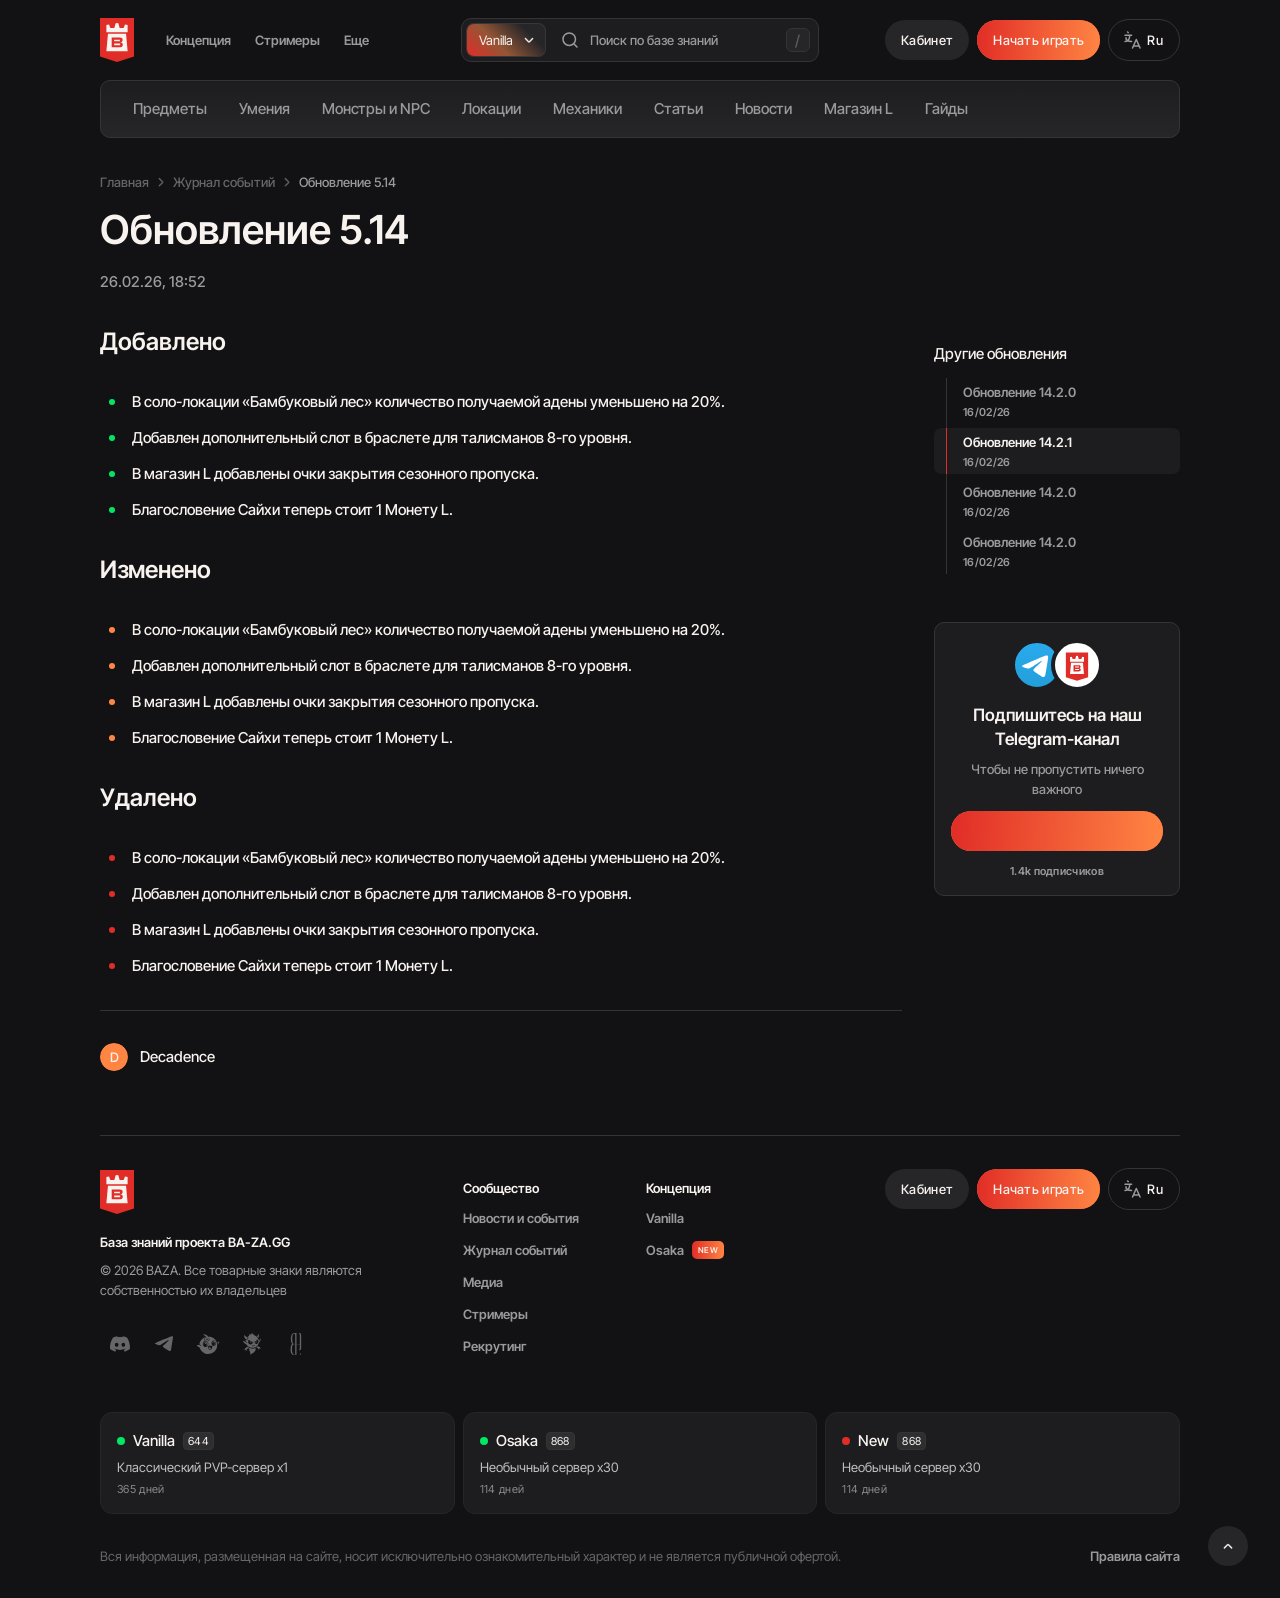
==== commit fcf6ce88: "start" ====
--- a/changelog.html
+++ b/changelog.html
@@ -331,10 +331,18 @@
       <div class="footer-main__right">
         <a href="#" class="btn btn_secondary">Кабинет</a>
         <a href="#" class="btn btn_accent"><span>Начать играть</span></a>
-        <div class="lang">
+        <div class="lang dropdown">
           <div class="lang__head btn btn_border btn_icon-left">
             <img src="assets/img/lang.svg" alt="">
             <span>Ru</span>
+          </div>
+          <div class="lang__content dropdown__content">
+            <a class="dropdown__item lang__item active">
+              Ru
+            </a>
+            <a class="dropdown__item lang__item">
+              En
+            </a>
           </div>
         </div>
       </div>
